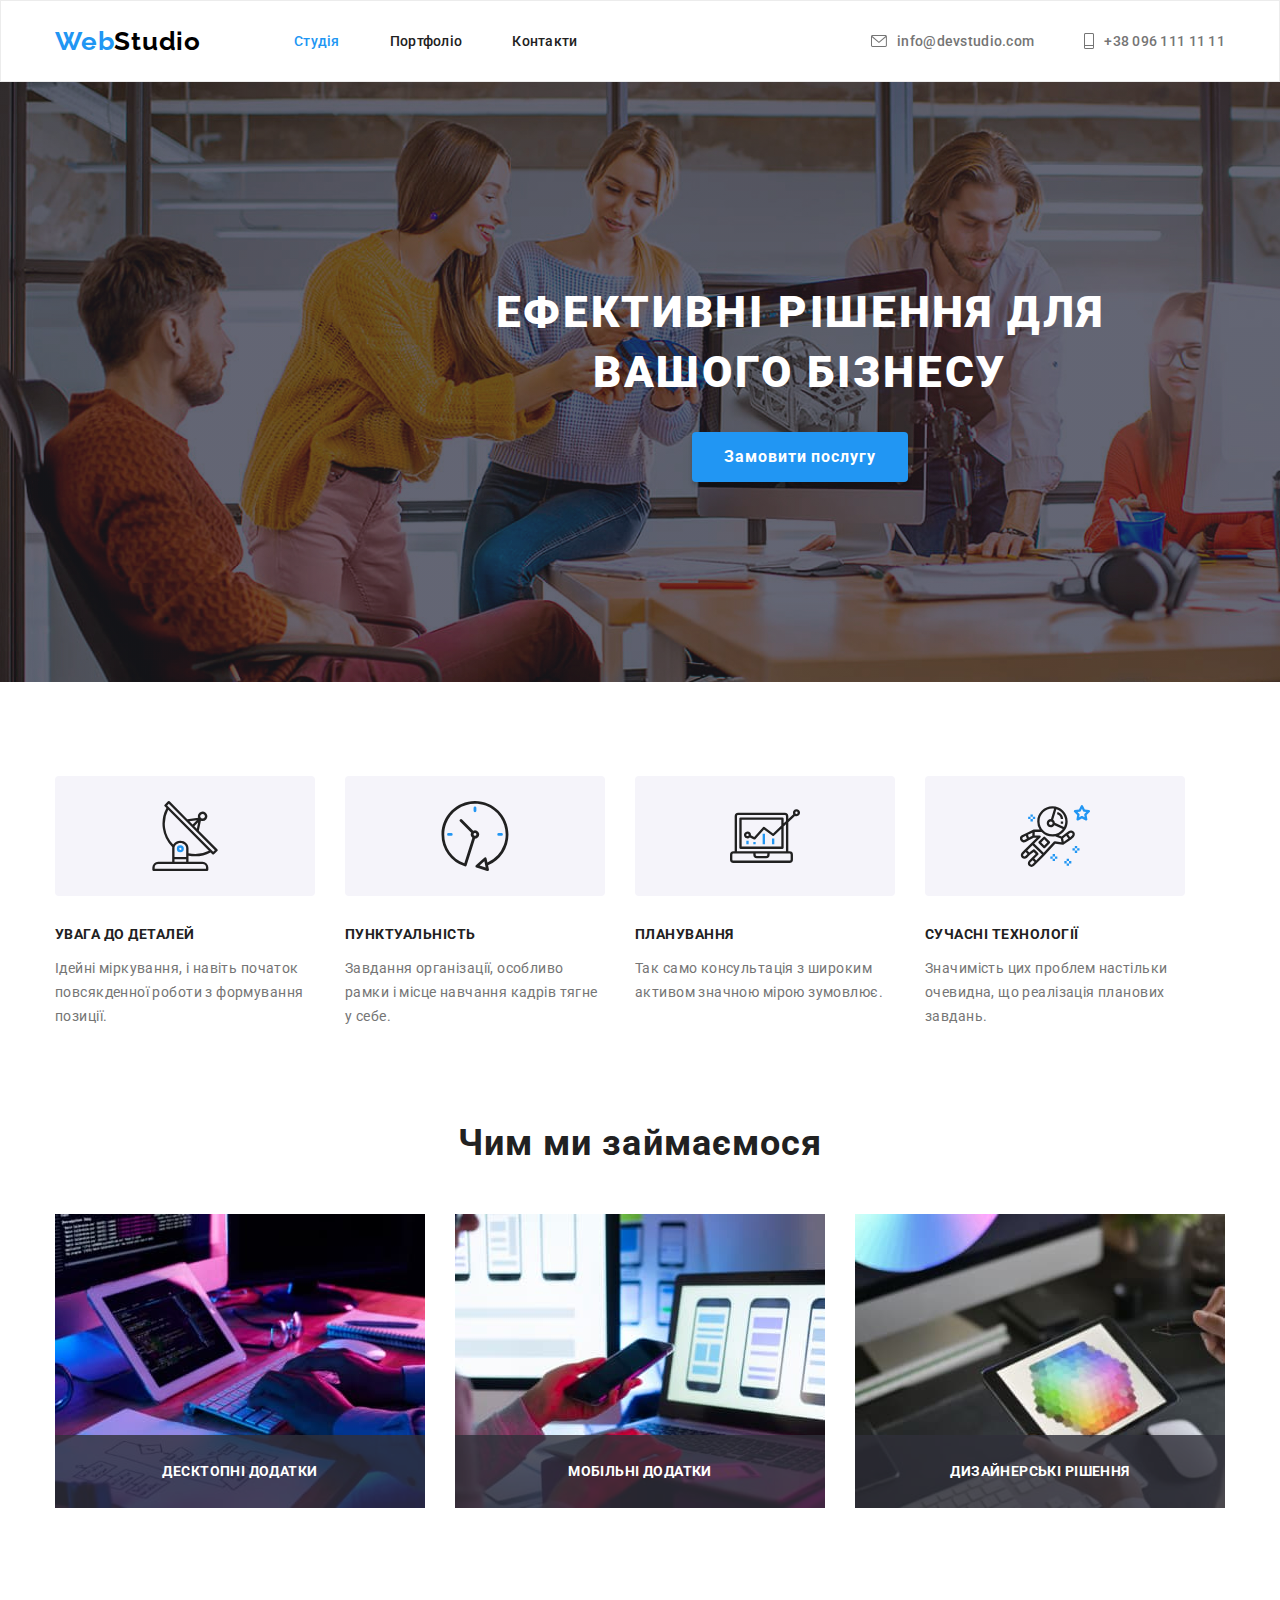
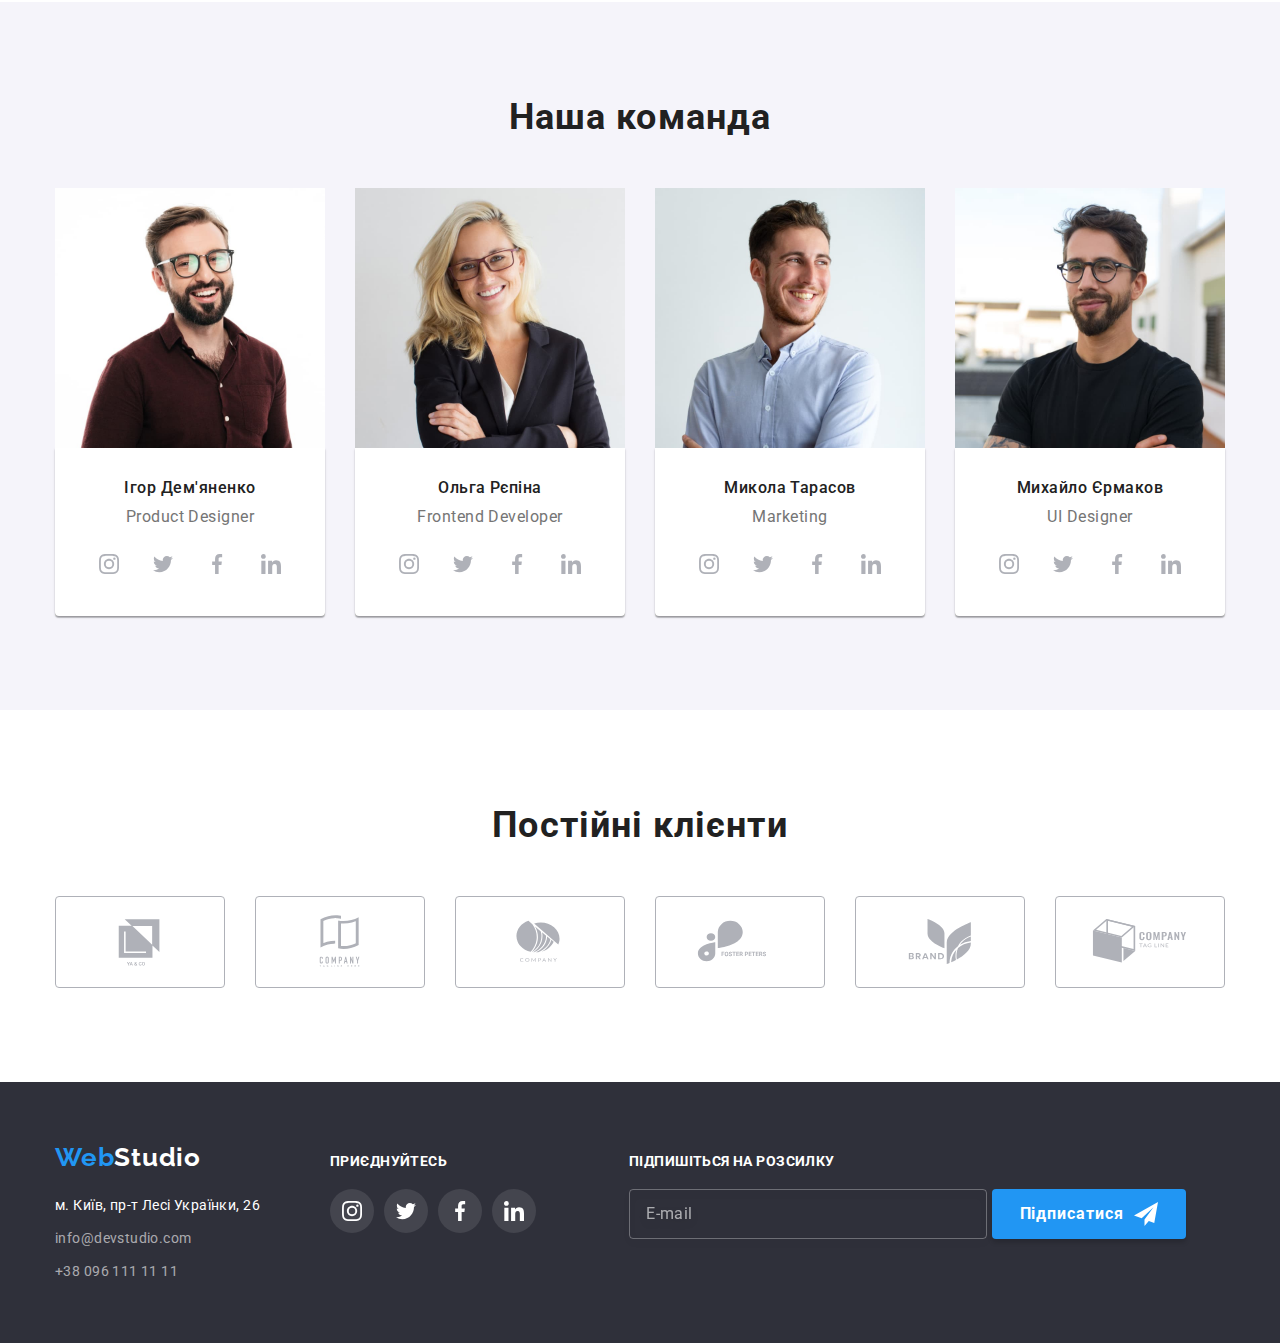
==== index.html @ 1e60bfda "Initial commit" ====
<!DOCTYPE html>
<html lang="uk">
  <head>
    <meta charset="UTF-8" />
    <meta http-equiv="X-UA-Compatible" content="IE=edge" />
    <meta name="viewport" content="width=device-width, initial-scale=1.0" />
    <meta name="description" content="Ефективні рішення для вашого бізнесу" />
    <title>WebStudio</title>
    <!--Fonts-->

    <link rel="preconnect" href="https://fonts.googleapis.com" />
    <link rel="preconnect" href="https://fonts.gstatic.com" crossorigin />
    <link
      href="https://fonts.googleapis.com/css2?family=Raleway:wght@700&family=Roboto:wght@400;500;700;900&display=swap"
      rel="stylesheet"
    />
<link rel="stylesheet" href="./css/modern-normalize.css">
    <!--Custom styles-->
    <link rel="stylesheet" href="./css/styles.css" />
    <link rel="stylesheet" href="./js/modal.js"/>
  </head>
  <body class="body">
    <header class="header">
      <div class="container header-container">
      <!--Menu Nav-->
      <nav class="header-nav">
        <a class="main-link current" href="logo"
          >Web<span class="main-link">Studio</span></a
        >
    <ul class="list header-list ">
          <li class="list-item-list">
            <a class="link current menu-link" href="студія">Студія</a>
          </li>
          <li class="list-item-list">
            <a class="link menu-link" href="./portfolio.html">Портфоліо</a>
          </li>
          <li class="list-item-list">
            <a class="link menu-link" href="контакти">Контакти</a>
          </li>
        </ul>
      </nav>
    
    <ul class="list header-list list-contacts">
        <li class="list-item-list socials-item">
          <a class="contacts-link link" href="mailto:info@devstudio.com">
            <svg class="contacts-icon" width="16" height="12">
            <use href="./images/icons.svg#envelope"></use>
          </svg>info@devstudio.com</a>
           
        </li>
        <li class="list-item-list contact">
          <a class="contacts-link link" href="tel:+380961111111">
            <svg class="contacts-icon" width="10" height="16">
              <use href="./images/icons.svg#Vector"></use>
            </svg>+38 096 111 11 11</a>
        </li>
      </ul>
    </div>
    </header>
    <main>
      <section class="section-nav">
        <div class="container ">
          <h1 class="main-title">Ефективні рішення для вашого бізнесу</h1>
        <button class="btn" type="button" data-modal-open>Замовити послугу</button>
   
        </section>
      <section class="section-feature">
        <div class="container">
        <h2 class="visually-hidden">Наші особливості</h2>
        <ul class="feature-list list">
          <li class="list-item feature-item">
            <div class="list-icon">
              <svg class="" width="70" height="70">
                <use href="./images/icons.svg#antenna"></use>
              </svg>
            </div>
            <h3 class="title">Увага до деталей</h3>
            <p class="title-list">
              Ідейні міркування, і навіть початок повсякденної роботи з
              формування позиції.
            </p>
          </li>
          <li class="list-item feature-item">
            <div class="list-icon">
              <svg class="" width="70" height="70">
                <use href="./images/icons.svg#clock"></use>
              </svg>
            </div>
            <h3 class="title">Пунктуальність</h3>
            <p class="title-list">
              Завдання організації, особливо рамки і місце навчання кадрів тягне
              у себе.
            </p>
          </li>
          <li class="list-item feature-item">
            <div class="list-icon">
              <svg class="feature-icon" width="70" height="70">
                <use href="./images/icons.svg#diagram"></use>
              </svg>
            </div>
            <h3 class="title">Планування</h3>
            <p class="title-list">
              Так само консультація з широким активом значною мірою зумовлює.
            </p>
          </li>
          <li class="list-item feature-item">
            <div class="list-icon">
              <svg class="" width="70" height="70">
                <use href="./images/icons.svg#astronaut"></use>
              </svg>
            </div>
            <h3 class="title">Сучасні технології</h3>
            <p class="title-list">
              Значимість цих проблем настільки очевидна, що реалізація планових
              завдань.
            </p>
          </li>
        </ul>
      </div>
      </section>
      <section class="section">
        <!--About us-->
        <div class="container">
        <h2 class="section-title">Чим ми займаємося</h2>
        <ul class="feature-list list">
          <li class="list-item-group feature-item-section">
            <div class="title-tumb">
             <img
              class="img"
              src="./images/about/box1.jpg"
              alt="написання коду, чоловічі руки на клавіатурі"
              width="370"
              height="294"
            />
            <div class="overlay">
              <p class="name">Десктопні додатки</p>
            </div>
          </div>
          </li>
        
          <li class="list-item-group">
            <div class="title-tumb">
            <img
              class="img"
              src="./images/about/box2.jpg"
              alt="жіночі руки на клавіатурі ноутбука, в правій руці мобільний телефон, на екрані ноутбука зображення мобільних телефонів"
              width="370"
              height="294"
            />
            <div class="overlay">
              <p class="name">Мобільні додатки</p>
            </div>
          </div>
          </li>
          <li class="list-item-group">
            <div class="title-tumb">
            <img
              class="img"
              src="./images/about/box3.jpg"
              alt="планшет у руках на фоні ком'пютера"
              width="370"
              height="294"
            />
            <div class="overlay">
              <p class="name">Дизайнерські рішення</p>
            </div>
          </div>
          </li>
        </ul>
       </div>
      </section>
      <!--our team-->
      <section class=" section section-team">
        <div class="container">
        <h2 class="section-title">Наша команда</h2>
        <ul class=" feature-list list">
          <li class="list-item">
            <img
              class="img-team"
              src="./images/team/img1.jpg"
              alt="чоловік з борідкою в окулярах та коричневій сорочці"
              width="270"
              height="260"
            />
            <div class="team-nav">
            <h3 class="team-name">Ігор Дем'яненко</h3>
            <p class="team-position">Product Designer</p>
       
        <ul class="socials">
          <li class="socials-item">
          <a class="socials-link"
          href="http://instagram.com"
          target="_blank"
          rel="noopener noreferrer"
          aria-label="Instagram">
          <svg class="socials-icon" width="20" height="20">
            <use href="./images/icons.svg#instagram"></use>
          </svg>
        </a>
          </li>
          <li class="socials-item">
            <a class="socials-link"
          href="http://twitter.com"
          target="_blank"
          rel="noopener noreferrer"
          aria-label="Twitter">
          <svg class="socials-icon" width="20" height="20">
            <use href="./images/icons.svg#twitter"></use>
          </svg>
        </a>
          </li>
          <li class="socials-item">
            <a class="socials-link"
          href="http://facebook.com"
          target="_blank"
          rel="noopener noreferrer"
          aria-label="Facebook">
          <svg class="socials-icon" width="20" height="20">
            <use href="./images/icons.svg#facebook"></use>
          </svg>
        </a>
          </li>
          <li class="socials-item">
            <a class="socials-link"
          href="http://linkedin.com"
          target="_blank"
          rel="noopener noreferrer"
          aria-label="linkedin">
          <svg class="socials-icon" width="20" height="20">
            <use href="./images/icons.svg#linkedin"></use>
          </svg>
        </a>
          </li>
        </ul>
      </div>
          <li class="list-item">
            <img
              class="img-team"
              src="./images/team/img2.jpg"
              alt="блондинка в окулярах та піджаку"
              width="270"
              height="260"
            />
            <div class="team-nav">
            <h3 class="team-name">Ольга Рєпіна</h3>
            <p class="team-position">Frontend Developer</p>
            <ul class="socials">
              <li class="socials-item">
              <a class="socials-link"
              href="http://instagram.com"
              target="_blank"
              rel="noopener noreferrer"
              aria-label="Instagram">
              <svg class="socials-icon" width="20" height="20">
                <use href="./images/icons.svg#instagram"></use>
              </svg>
            </a>
              </li>
              <li class="socials-item">
                <a class="socials-link"
              href="http://twitter.com"
              target="_blank"
              rel="noopener noreferrer"
              aria-label="Twitter">
              <svg class="socials-icon" width="20" height="20">
                <use href="./images/icons.svg#twitter"></use>
              </svg>
            </a>
              </li>
              <li class="socials-item">
                <a class="socials-link"
              href="http://facebook.com"
              target="_blank"
              rel="noopener noreferrer"
              aria-label="Facebook">
              <svg class="socials-icon" width="20" height="20">
                <use href="./images/icons.svg#facebook"></use>
              </svg>
            </a>
              </li>
              <li class="socials-item">
                <a class="socials-link"
              href="http://linkedin.com"
              target="_blank"
              rel="noopener noreferrer"
              aria-label="linkedin">
              <svg class="socials-icon" width="20" height="20">
                <use href="./images/icons.svg#linkedin"></use>
              </svg>
            </a>
              </li>
            </ul>
          </div>

          </li>
          <li class="list-item">
            <img
              class="img-team"
              src="./images/team/img3.jpg"
              alt="чоловік з борідкою в світлій сорочці"
              width="270"
              height="260"
            />
            <div class="team-nav">
            <h3 class="team-name">Микола Тарасов</h3>
            <p class="team-position">Marketing</p>
            <ul class="socials">
              <li class="socials-item">
              <a class="socials-link"
              href="http://instagram.com"
              target="_blank"
              rel="noopener noreferrer"
              aria-label="Instagram">
              <svg class="socials-icon" width="20" height="20">
                <use href="./images/icons.svg#instagram"></use>
              </svg>
            </a>
              </li>
              <li class="socials-item">
                <a class="socials-link"
              href="http://twitter.com"
              target="_blank"
              rel="noopener noreferrer"
              aria-label="Twitter">
              <svg class="socials-icon" width="20" height="20">
                <use href="./images/icons.svg#twitter"></use>
              </svg>
            </a>
              </li>
              <li class="socials-item">
                <a class="socials-link"
              href="http://facebook.com"
              target="_blank"
              rel="noopener noreferrer"
              aria-label="Facebook">
              <svg class="socials-icon" width="20" height="20">
                <use href="./images/icons.svg#facebook"></use>
              </svg>
            </a>
              </li>
              <li class="socials-item">
                <a class="socials-link"
              href="http://linkedin.com"
              target="_blank"
              rel="noopener noreferrer"
              aria-label="linkedin">
              <svg class="socials-icon" width="20" height="20">
                <use href="./images/icons.svg#linkedin"></use>
              </svg>
            </a>
              </li>
            </ul>
          </div>
          </li>
          <li class="list-item">
            <img
              class="img-team"
              src="./images/team/img4.jpg"
              alt="чоловік з борідкою та в окулярах, в чорній футболці "
              width="270"
              height="260"
            />
            <div class="team-nav">
            <h3 class="team-name">Михайло Єрмаков</h3>
            <p class="team-position">UI Designer</p>
            <ul class="socials">
              <li class="socials-item">
              <a class="socials-link"
              href="http://instagram.com"
              target="_blank"
              rel="noopener noreferrer"
              aria-label="Instagram">
              <svg class="socials-icon" width="20" height="20">
                <use href="./images/icons.svg#instagram"></use>
              </svg>
            </a>
              </li>
              <li class="socials-item">
                <a class="socials-link"
              href="http://twitter.com"
              target="_blank"
              rel="noopener noreferrer"
              aria-label="Twitter">
              <svg class="socials-icon" width="20" height="20">
                <use href="./images/icons.svg#twitter"></use>
              </svg>
            </a>
              </li>
              <li class="socials-item">
                <a class="socials-link"
              href="http://facebook.com"
              target="_blank"
              rel="noopener noreferrer"
              aria-label="Facebook">
              <svg class="socials-icon" width="20" height="20">
                <use href="./images/icons.svg#facebook"></use>
              </svg>
            </a>
              </li>
              <li class="socials-item">
                <a class="socials-link"
              href="http://linkedin.com"
              target="_blank"
              rel="noopener noreferrer"
              aria-label="linkedin">
              <svg class="socials-icon" width="20" height="20">
                <use href="./images/icons.svg#linkedin"></use>
              </svg>
            </a>
              </li>
            </ul>
          </div>
          </li>
        </ul>
      </div>
      </section>
      <section class="section">
        <div class="container">
        <h2 class="section-title">Постійні клієнти</h2>
          <ul class="clients">
          <li class="clients-item">
            <a class="clients-link"
          href=""
          target="_blank"
          rel="noopener noreferrer"
          >
          <svg class="socials-icon" width="106" height="60">
            <use href="./images/icons.svg#group1"></use>
          </svg>
        </a>
          </li>
          <li class="clients-item">
            <a class="clients-link"
          href=""
          target="_blank"
          rel="noopener noreferrer"
          >
          <svg class="socials-icon" width="106" height="60">
            <use href="./images/icons.svg#group2"></use>
          </svg>
        </a>
          </li>
          <li class="clients-item">
            <a class="clients-link"
          href=""
          target="_blank"
          rel="noopener noreferrer"
          >
          <svg class="socials-icon" width="106" height="60">
            <use href="./images/icons.svg#group3"></use>
          </svg>
        </a>
          </li>
          <li class="clients-item">
            <a class="clients-link"
          href=""
          target="_blank"
          rel="noopener noreferrer"
          >
          <svg class="socials-icon" width="106" height="60">
            <use href="./images/icons.svg#group4"></use>
          </svg>
        </a>
          </li>
          <li class="clients-item">
            <a class="clients-link"
          href=""
          target="_blank"
          rel="noopener noreferrer"
          >
          <svg class="socials-icon" width="106" height="60">
            <use href="./images/icons.svg#group5"></use>
          </svg>
        </a>
          </li>
          <li class="clients-item">
            <a class="clients-link"
          href=""
          target="_blank"
          rel="noopener noreferrer"
          >
          <svg class="socials-icon" width="106" height="60">
            <use href="./images/icons.svg#group6"></use>
          </svg>
        </a>
          </li>
        </ul>
      </div>
      </section>
    </main>
    <footer class="footer">
      <div class="container footer-nav">
        <div>
      <a class="footer-main active" href="logo"
        >Web<span class="footer-main">Studio</span></a>
      <address class="contacts-adress">
        <ul class="list">
        <li class="footer-list-item">
            <a class="footer-link"
              href="https://goo.gl/maps/s3Mqh6uCzs6kodaZ7"
              target="_blank"
              rel="noopener no referrer"
              >м. Київ, пр-т Лесі Українки, 26</a>
          </li>
          <li class="footer-list-item">
            <a class="footer-link-item" href="mailto:info@devstudio.com"
              >info@devstudio.com</a>
          </li>
          <li class="footer-list-item">
            <a class="footer-link-item" href="tel:+380961111111"
              >+38 096 111 11 11</a>
          </li>
        </ul>
      </address>
    </div>
    <div class="socials-nav">
      <p class="socials-title">Приєднуйтесь</p>
      <ul class="list socials-list">
        <li class="socials-item">
        <a class="socials-link-icon"
        href="http://instagram.com"
        target="_blank"
        rel="noopener noreferrer"
        aria-label="Instagram">
        <svg class="socials-icon" width="20" height="20">
          <use href="./images/icons.svg#instagram"></use>
        </svg>
      </a>
        </li>
        <li class="socials-item">
          <a class="socials-link-icon"
        href="http://twitter.com"
        target="_blank"
        rel="noopener noreferrer"
        aria-label="Twitter">
        <svg class="socials-icon" width="20" height="20">
          <use href="./images/icons.svg#twitter"></use>
        </svg>
      </a>
        </li>
        <li class="socials-item">
          <a class="socials-link-icon"
        href="http://facebook.com"
        target="_blank"
        rel="noopener noreferrer"
        aria-label="Facebook">
        <svg class="socials-icon" width="20" height="20">
          <use href="./images/icons.svg#facebook"></use>
        </svg>
      </a>
        </li>
        <li class="socials-item">
          <a class="socials-link-icon"
        href="http://linkedin.com"
        target="_blank"
        rel="noopener noreferrer"
        aria-label="linkedin">
        <svg class="socials-icon" width="20" height="20">
          <use href="./images/icons.svg#linkedin"></use>
        </svg>
      </a>
        </li>
      </ul>
    </div>
   
      <div  class="form-field">
        <p class="form-nav">Підпишіться на розсилку</p>
        <form class="form" >
        <label class="">
        <input class="form-input" type="email" name="mail" id="mail" placeholder="E-mail">
          </label>
          <button class="form-btn" type="submit">
            Підписатися<svg class="btn-icon" width="24" height="24">
              <use href="./images/icon-send.svg#icon-send"></use>
            </svg></button>
      
      </div>
    </form>
    </div>
  </footer>
  <!--Modal window-->
  <div class="backdrop is-hidden" data-modal>
    <div class="modal">
      <button class="close-btn modal-close" data-modal-close>
        <svg class="modal-icon" width="18" height="18">
          <use href="./images/close.svg#close"></use>
        </svg>
      </button>
<form class="register-form" name="register-form"> 
  <strong class="register-form-title">Залиште свої дані, ми вам передзвонимо</strong>

  <div class="register-form-group" role="group">
    <label class="register-form-field">
      <span class="register-form-label">Ім'я</span>
      <input class="register-form-input" type="text" name="" placeholder=" ">
      <svg class="register-form-icon" widht="18" height="18">
        <use href="./images/contacts.svg#person"></use>
      </svg>
    </label>

    <label class="register-form-field">
      <span class="register-form-label">Телефон</span>
      <input class="register-form-input" type="tel" name="" placeholder=" ">
      <svg class="register-form-icon" widht="18" height="18">
        <use href="./images/contacts.svg#phone"></use>
      </svg>
    </label>

    <label class="register-form-field">
      <span class="register-form-label">Пошта</span>
      <input class="register-form-input" type="mail" name="" placeholder=" ">
      <svg class="register-form-icon" widht="18" height="18">
        <use href="./images/contacts.svg#email"></use>
      </svg>
    </label>

    <label class="register-form-field">
      <span class="register-form-heading">Коментар</span>
      <textarea class="register-form-message"placeholder="Введіть текст"></textarea>
</label>
    </div>
   

    <label class="register-form-agreement">
      
      <input class="register-form-checkbox visually-hidden" type="checkbox" name="" id="" />
      <svg class="register-form-icons" width="16" height="15">
        <use class="icon-check" href="./images/icon-check.svg#icon-check"></use>
        <use class="icon-uncheck" href="./images/icon-check.svg#icon-uncheck"></use>
      </svg>
      <span class="register-form-desk">Погоджуюся з розсилкою та приймаю
        <a class="register-form-link" href="">Умови договору</a>
      </span>
    </label>

    <button class="register-form-btn btn" type="submit">Відправити</button>
  
</form>
    </div> 
  </div>
  <script src="./js/modal.js"></script>
  </body>
</html>
---- css/styles.css ----
:root {
  /*Fonts*/
  --main-font: "Roboto", sans-serif;
  --secondary-font: "Raleway", sans-serif;

  /*Text colors*/
  --main-txt-cl: #212121;
  --second-txt-cl: #000000;
  --light-txt-cl: #757575;
  --accent-txt-cl: #2196f3;
  --second-light-txt-cl: #afb1b8;

  /*Background colors*/
  --main-bg-cl: #ffffff;
  --secondary-bg-cl: #2f303a;
  --accent-bg-cl: #2196f3;
  --secondary-accent-bg-cl: #188ce8;
  --light-bg-cl: #f5f4fa;

  /*Others*/
  --animation: 250ms cubic-bezier(0.4, 0, 0.2, 1);
}

/*Custom styles*/

.body {
  color: var(--main-txt-cl);
  background-color: var(--main-bg-cl);
  letter-spacing: 0.03em;
  font-family: "Roboto", sans-serif;
  text-decoration: none;
}
.list {
  margin: 0;
  padding: 0;
}

.header {
  background: var(--main-bg-cl);
  border: 1px solid #ececec;
}
.list {
  padding: 0;
  margin: 0;
  list-style: none;
  text-decoration: none;
}

.container {
  width: 1200px;

  padding-left: 15px;
  padding-right: 15px;
  margin-left: auto;
  margin-right: auto;
}

/*Утиліти*/

.header-container {
  display: flex;
  align-items: center;
}
/*Menu Nav*/

.header-nav {
  display: flex;
  align-items: center;
}

.header-list {
  display: flex;
  margin-left: 93px;
  gap: 50px;
}
.list-contacts {
  margin-left: auto;
}

.header .link {
  display: block;
  padding-top: 32px;
  padding-bottom: 32px;

  color: var(--main-txt-cl);

  text-decoration: none;
  font-weight: 500;
  font-size: 14px;
  line-height: calc(16 / 14);
  letter-spacing: 0.02em;
  transition: color var(--animation);
}
.contacts-link {
  padding-top: 32px;
  padding-bottom: 32px;
}

.list-item-list {
  position: relative;
}

.current::after {
  position: absolute;
  left: 0;
  bottom: -1px;

  transition: opacity 250ms cubic-bezier(0.4, 0, 0.2, 1);

  content: "";
  display: block;
  width: 100%;
  height: 4px;

  border-radius: 2px;
}
.menu-link:hover::after {
  position: absolute;
  left: 0;
  bottom: -1px;

  transition: opacity 250ms cubic-bezier(0.4, 0, 0.2, 1);

  content: "";
  display: block;
  width: 100%;
  height: 4px;
  background-color: var(--accent-txt-cl);
  border-radius: 2px;
}

/*Модальне вікно*/
.backdrop {
  position: fixed;
  top: 0;
  left: 0;
  width: 100%;
  height: 100%;

  transition: opacity var(--animation);
  background-color: rgba(0, 0, 0, 0.2);
}
.backdrop.is-hidden {
  opacity: 0;
  pointer-events: none;
}
.backdrop.is-hidden .modal {
  transform: translate(-50%, -50%) scale(0.9);
}
.modal {
  position: absolute;
  padding: 40px;
  top: 50%;
  left: 50%;
  transform: translate(-50%, -50%) scale(1);
  transition: transform var(--animation);

  height: 581px;
  width: 528px;

  background-color: var(--main-bg-cl);
  box-shadow: 0px 1px 3px rgba(0, 0, 0, 0.12), 0px 1px 1px rgba(0, 0, 0, 0.14),
    0px 2px 1px rgba(0, 0, 0, 0.2);
  border-radius: 4px;
}
.close-btn {
  position: absolute;
  top: 8px;
  right: 8px;
  color: var(--second-txt-cl);
  background: var(--main-bg-cl);
  border: 1px solid rgba(0, 0, 0, 0.1);
  cursor: pointer;
  transform: background-color var(--animation);
}

.modal-close {
  display: flex;
  width: 30px;
  height: 30px;

  padding: 6px;

  background-color: var(--main-bg-cl);
  justify-content: center;
  align-items: center;

  border-radius: 50%;
  border: 1px solid rgba(0, 0, 0, 0.1);
}
.modal-icon {
  fill: currentColor;
}
.modal-icon:hover,
modal-icon:focus {
  color: var(--accent-txt-cl);
}

/* Main nav Ефективні рішення*/
.main-title {
  margin-bottom: 30px;
  margin-top: 0;
  text-align: center;
}

/*Наші особливості*/

.title {
  margin-top: 0;
}

/*about us*/

.title-tumb {
  content: "";
  position: relative;
}

.overlay {
  content: "";
  position: absolute;
  top: 75%;
  left: 0;

  width: 100%;
  height: 25%;
  background-color: rgba(47, 48, 58, 0.8);

  display: flex;
  justify-content: center;
  align-items: center;
}
.name {
  margin: 0;

  font-style: normal;
  font-weight: 700;
  font-size: 14px;
  line-height: calc(16 / 14);
  text-align: center;
  letter-spacing: 0.03em;
  text-transform: uppercase;

  color: var(--main-bg-cl);
}

.section-title {
  padding: 0;
  margin: 0;
  text-align: center;
  margin-bottom: 50px;
}
.list-item-group {
  width: 370px;
}

.feature-list {
  display: flex;
  gap: 30px;
}

.img {
  display: block;
}
.img-team {
  display: block;
}

/*our team*/

.team-nav {
  padding: 30px;
  box-shadow: 0px 1px 3px rgba(0, 0, 0, 0.12), 0px 1px 1px rgba(0, 0, 0, 0.14),
    0px 2px 1px rgba(0, 0, 0, 0.2);
  border-radius: 0px 0px 4px 4px;
}
.team-name {
  margin: 0;
  text-align: center;
}
.team-position {
  margin-top: 10px;
  margin-bottom: 16px;
  text-align: center;
}
/*icon*/

.list-icon {
  display: flex;
  height: 120px;

  justify-content: center;
  align-items: center;

  background-color: var(--light-bg-cl);
  border-radius: 4px;
  margin-bottom: 30px;
}

/*social*/
.socials {
  display: flex;
  gap: 10px;
  padding: 0;
  justify-content: center;
  text-align: center;
}
.contacts-link.link {
  display: flex;
  gap: 10px;
  justify-content: center;
  align-items: center;
  color: var(--light-txt-cl);
}

.contacts-icon {
  fill: none;
  fill: var(--light-txt-cl);

  transition: color var(--animation);
}
.contacts-icon:hover,
.contacts-icon:focus {
  color: var(--accent-txt-cl);
}

.socials-item {
  list-style: none;
}
.socials-link {
  display: flex;
  width: 44px;
  height: 44px;
  color: var(--second-light-txt-cl);
  background-color: var(--main-bg-cl);
  justify-content: center;
  align-items: center;
  transition: color var(--animation), background-color var(--animation);

  border-radius: 50%;
}

.socials-link:hover,
.socials-link:focus {
  color: var(--main-bg-cl);
  background-color: var(--accent-bg-cl);
}

.socials-icon,
.contacts-icon {
  fill: currentColor;
}
/*Постійні клієнти*/

.clients {
  display: flex;
  margin: 0;
  padding: 0;
  gap: 30px;
  justify-content: center;
}
.clients-item {
  list-style: none;
  width: 170px;
  height: 92px;
}

.clients-link {
  display: flex;
  width: 100%;
  height: 100%;
  color: var(--second-light-txt-cl);
  justify-content: center;
  align-items: center;
  box-sizing: border-box;
  border: 1px solid #afb1b8;
  border-radius: 4px;
  transition: color var(--animation), border-color var(--animation);
}
.clients-link:hover,
.clients-link:focus {
  color: var(--accent-bg-cl);
  border-color: var(--accent-bg-cl);
}

/*footer*/
.footer {
  padding-top: 60px;
  padding-bottom: 60px;
}
.contacts-adress {
  margin-top: 20px;
}

.footer-list-item,
.socials-item {
  text-align: left;
  display: block;
}

.footer-list-item:not(:last-child) {
  margin-bottom: 9px;
}

.footer-nav {
  display: flex;
  align-items: baseline;
}

.socials-link-icon {
  display: flex;
  width: 44px;
  height: 44px;
  color: var(--main-bg-cl);
  background-color: rgba(255, 255, 255, 0.1);
  justify-content: center;
  align-items: center;
  border-radius: 50%;
  transition: background-color var(--animation);
}
.socials-link-icon:hover,
.socials-link-icon:focus {
  background-color: var(--accent-txt-cl);
}
.socials-link-icon.current {
  background-color: var(--accent-bg-cl);
}
.socials-title {
  color: var(--main-bg-cl);
  font-family: "Roboto";
  font-style: normal;
  font-weight: 700;
  font-size: 14px;
  line-height: 16px;
  letter-spacing: 0.03em;
  text-transform: uppercase;
  margin-top: 0;
  margin-bottom: 20px;
}
.socials-list {
  display: flex;
  gap: 10px;
}
.socials-nav {
  margin-left: 70px;
}

.form-nav {
  margin: 0;
  margin-bottom: 20px;
  font-weight: 700;
  font-size: 14px;
  line-height: calc(16 / 14);
  letter-spacing: 0.03em;
  text-transform: uppercase;

  color: var(--main-bg-cl);
}


.form {
  gap: 12px;
}
.form-field {
  width: 570px;
  margin-left: 93px;

}

.form-field input {
  width: 358px;
  margin: 0;

  padding-top: 15px;
  padding-bottom: 15px;
  padding-left: 16px;

  border: 1px solid rgba(255, 255, 255, 0.3);
  filter: drop-shadow(0px 4px 4px rgba(0, 0, 0, 0.15));
  border-radius: 4px;
  background-color: inherit;
  transition: border-color var(--animation);
}
.form-field input:hover {
  border-color: var(--accent-bg-cl);
}

.form-field input::placeholder {
  font-family: inherit;
  font-style: normal;
  font-weight: 400;
  font-size: 16px;
  line-height: var(20 / 16);
  display: flex;
  align-items: center;
  letter-spacing: 0.03em;

  color: rgba(255, 255, 255, 0.6);
}
.form-btn {
  display: inline-flex;
  font-family: inherit;
  font-weight: 700;
  font-size: 16px;
  line-height: calc(30 / 16);
  cursor: pointer;
  border: none;
  padding: 10px 28px;
  

  align-items: center;
  text-align: center;
  letter-spacing: 0.06em;

  color: var(--main-bg-cl);
  background-color: var(--accent-bg-cl);
  box-shadow: 0px 4px 4px rgba(0, 0, 0, 0.15);
  border-radius: 4px;
  transition: background-color var(--animation);
}
.form-btn:hover,
.form-btn:focus {
  background-color: var(--secondary-accent-bg-cl);
}
.btn-icon {
  
  fill: currentColor;
  margin-left: 10px;
}


.form-email {
  display: flex;
}

/*Menu nav*/

.contacts-link.link {
  color: var(--light-txt-cl);
  text-decoration: none;
  fill: currentColor;
  transition: color var(--animation);
}
.link.current {
  color: var(--accent-txt-cl);
  transition: color var(--animation);
}

.list-item {
  display: block;
  color: var(--light-txt-cl);
  text-decoration: none;
  transition: color var(--animation);
}

.list-item .contacts-link:hover,
.list-item .contacts-link:focus {
  color: var(--accent-txt-cl);
}

.header .link:hover,
.header .link:focus {
  color: var(--accent-txt-cl);
}

.main-link {
  font-family: "Raleway", sans-serif;
  text-decoration: none;
  font-weight: 700;
  font-size: 26px;
  line-height: calc(31 / 26);
  letter-spacing: 0.03em;
  color: var(--second-txt-cl);
}

.main-link.current,
.link .current {
  color: var(--accent-txt-cl);
}

.list-item {
  background: var(--main-bg-cl);
  width: 270px;
}

/*section Ефективні рішення для вашого бізнесу*/

.section-nav {
  width: 1600px;
  height: 600px;
  padding-top: 200px;
  padding-bottom: 200px;
  margin-left: auto;
  margin-right: auto;

  background-image: linear-gradient(
      to right,
      rgba(47, 48, 58, 0.4),
      rgba(47, 48, 58, 0.4)
    ),
    url(../images/backgroundimage.jpg);

  background-repeat: no-repeat;
  background-size: cover;
  background-position: center;
  background-color: var(--secondary-bg-cl);
  text-align: center;
}
.section-feature {
  padding-top: 94px;
}

.section {
  padding-top: 94px;
  padding-bottom: 94px;
}

.feature-item {
  width: 260px;
}
.title-list {
  margin: 0;
}
.main-title {
  font-family: "Roboto", sans-serif;
  font-style: normal;
  text-transform: uppercase;
  font-weight: 900;
  font-size: 44px;
  line-height: calc(60 / 44);
  letter-spacing: 0.06em;
  color: var(--main-bg-cl);
  margin-bottom: 30px;
  width: 700px;
  margin-left: auto;
  margin-right: auto;
}

.btn {
  display: inline-block;
  padding: 10px 32px;
  text-align: center;
  border: none;

  background-color: var(--accent-bg-cl);
  box-shadow: 0px 4px 4px rgba(0, 0, 0, 0.15);
  border-radius: 4px;
  cursor: pointer;
  font-family: inherit;
  font-weight: 700;
  font-size: 16px;
  line-height: calc(30 / 16);
  letter-spacing: 0.06em;
  color: var(--main-bg-cl);
  transition: background-color var(--animation);
}

.btn:hover,
.btn:focus {
  background-color: var(--secondary-accent-bg-cl);
}

/*sestion Наші особливості*/

.visually-hidden {
  position: absolute;
  white-space: nowrap;
  width: 1px;
  height: 1px;
  overflow: hidden;
  border: 0;
  padding: 0;
  clip: rect(0 0 0 0);
  clip-path: inset(50%);
  margin: -1px;
}
.title {
  font-family: "Roboto", sans-serif;
  font-size: 14px;
  text-transform: uppercase;
  line-height: calc(16 / 14);
  color: var(--main-txt-cl);
}

.title-list {
  font-size: 14px;
  line-height: calc(24 / 14);
  color: var(--light-txt-cl);
  font-family: "Roboto", sans-serif;
  font-style: normal;
  letter-spacing: 0.03em;
}

/*section Чим ми займаємось*/

.section-title {
  font-family: "Roboto", sans-serif;
  font-size: 36px;
  line-height: calc(42 / 36);
  color: var(--main-txt-cl);
  letter-spacing: 0.03em;
  color: var(--main-txt-cl);
}

/*our team*/
.section-team {
  background: var(--light-bg-cl);
}

.team-name {
  font-family: "Roboto", sans-serif;
  font-style: normal;
  font-weight: 500;
  letter-spacing: 0.03em;
  font-size: 16px;
  line-height: calc(19 / 16);
  color: var(--main-txt-cl);
}

.team-position {
  font-family: "Roboto", sans-serif;
  font-style: normal;
  font-size: 16px;
  line-height: calc(19 / 16);
  color: var(--light-txt-cl);
  letter-spacing: 0.03em;
}

/*footer*/
.footer {
  background: var(--secondary-bg-cl);
  padding-top: 60px;
  padding-bottom: 60px;
}

.footer-main {
  font-family: "Raleway", sans-serif;
  font-style: normal;
  text-decoration: none;
  font-weight: 700;
  font-size: 26px;
  line-height: calc(31 / 26);
  letter-spacing: 0.03em;
  color: var(--main-bg-cl);
}
.footer-main.active {
  color: var(--accent-txt-cl);
}

.footer-link,
.footer-link-item {
  font-family: "Roboto", sans-serif;
  font-style: normal;
  text-decoration: none;
  font-size: 14px;
  line-height: calc(24 / 14);
  letter-spacing: 0.03em;
  color: var(--main-bg-cl);
}

.footer-link-item {
  color: rgba(255, 255, 255, 0.6);
  transition: color var(--animation);
}
.footer-link-item:hover,
.footer-link-item:focus {
  color: var(--accent-txt-cl);
}
/*Register form*/

.register-form-title {

  display: block;
  text-align: center;
  margin-bottom: 12px;
  font-family: inherit;
font-style: normal;
font-weight: 700;
font-size: 20px;
line-height: var(23 /20);
text-align: center;
letter-spacing: 0.03em;

color: var(--main-txt-cl);

}
.register-form-group {
  margin-bottom: 20px;

}

.register-form-field {
  position: relative;
  display: block;
 
 
}
.register-form-label {
  
  display: block;
  font-family: inherit;
font-style: normal;
font-weight: 400;
font-size: 12px;
line-height: calc(14 / 12);


letter-spacing: 0.01em;

color: var(--light-txt-cl);

}

.register-form-input {
  width: 100%;
  height: 40px;
  border: 1px solid rgba(33, 33, 33, 0.2);
border-radius: 4px;
padding-left: 40px;
padding-right: 40px;


border: 1px solid rgba(33, 33, 33, 0.2);
border-radius: 4px;
outline: transparent;
transition: border var(--animation);

}

.register-form-input:focus {
  border: 1px solid #2196F3;
border-radius: 4px;

}
.register-form-icon {
position: absolute;
top: 63%;
right: 62%;
transform: translateY(-50%);
transition: fill var(--animation);
}
.register-form-input:focus + .register-form-icon {
  fill: var(--accent-txt-cl);
}



.register-form-heading {
  display: block;
  font-weight: 400;
font-size: 12px;
line-height:calc(14 / 12);
margin-bottom: 4px;


letter-spacing: 0.01em;

color: var(--light-txt-cl);
}
.register-form-message {
  display: block;
  width: 100%;
  height: 120px;
  padding: 12px 16px;
  resize: none;
  outline: transparent;
  border: 1px solid rgba(33, 33, 33, 0.2);
border-radius: 4px;

}
.register-form-message::placeholder {
  font-weight: 400;
  font-size: 12px;
  line-height: calc(14 / 12);
  letter-spacing: 0.01em;
  
  color: rgba(117, 117, 117, 0.5);
  
}


.register-form-agreement {
  display: flex;
  align-items: center;
  justify-content: center;
  margin-bottom: 30px;
  gap: 7px;

  height: 24px;

}
.icon-check {
  opacity: 0;
 transition: opacity var(--animation);
  
}
.register-form-checkbox:checked + .register-form-icons .icon-check {
  opacity: 1;
}
 
.icon-uncheck {
  opacity: 1;
  transition: opacity var(--animation);
}
.register-form-checkbox:checked + .register-form-icons .icon-uncheck {
  opacity: 0;
}


.register-form-desk {
  user-select: none;
  font-style: normal;
font-weight: 400;
font-size: 14px;
line-height: var(24 / 14);


letter-spacing: 0.03em;

color: var(--light-txt-cl);

}

.register-form-link {
  font-style: normal;
  font-weight: 400;
  font-size: 14px;
  line-height:var(24 / 14);
  
  
  letter-spacing: 0.03em;
  text-decoration-line: underline;
  
  color: var(--accent-txt-cl);
}


.register-form-btn {
  display: block;
margin: auto;
}
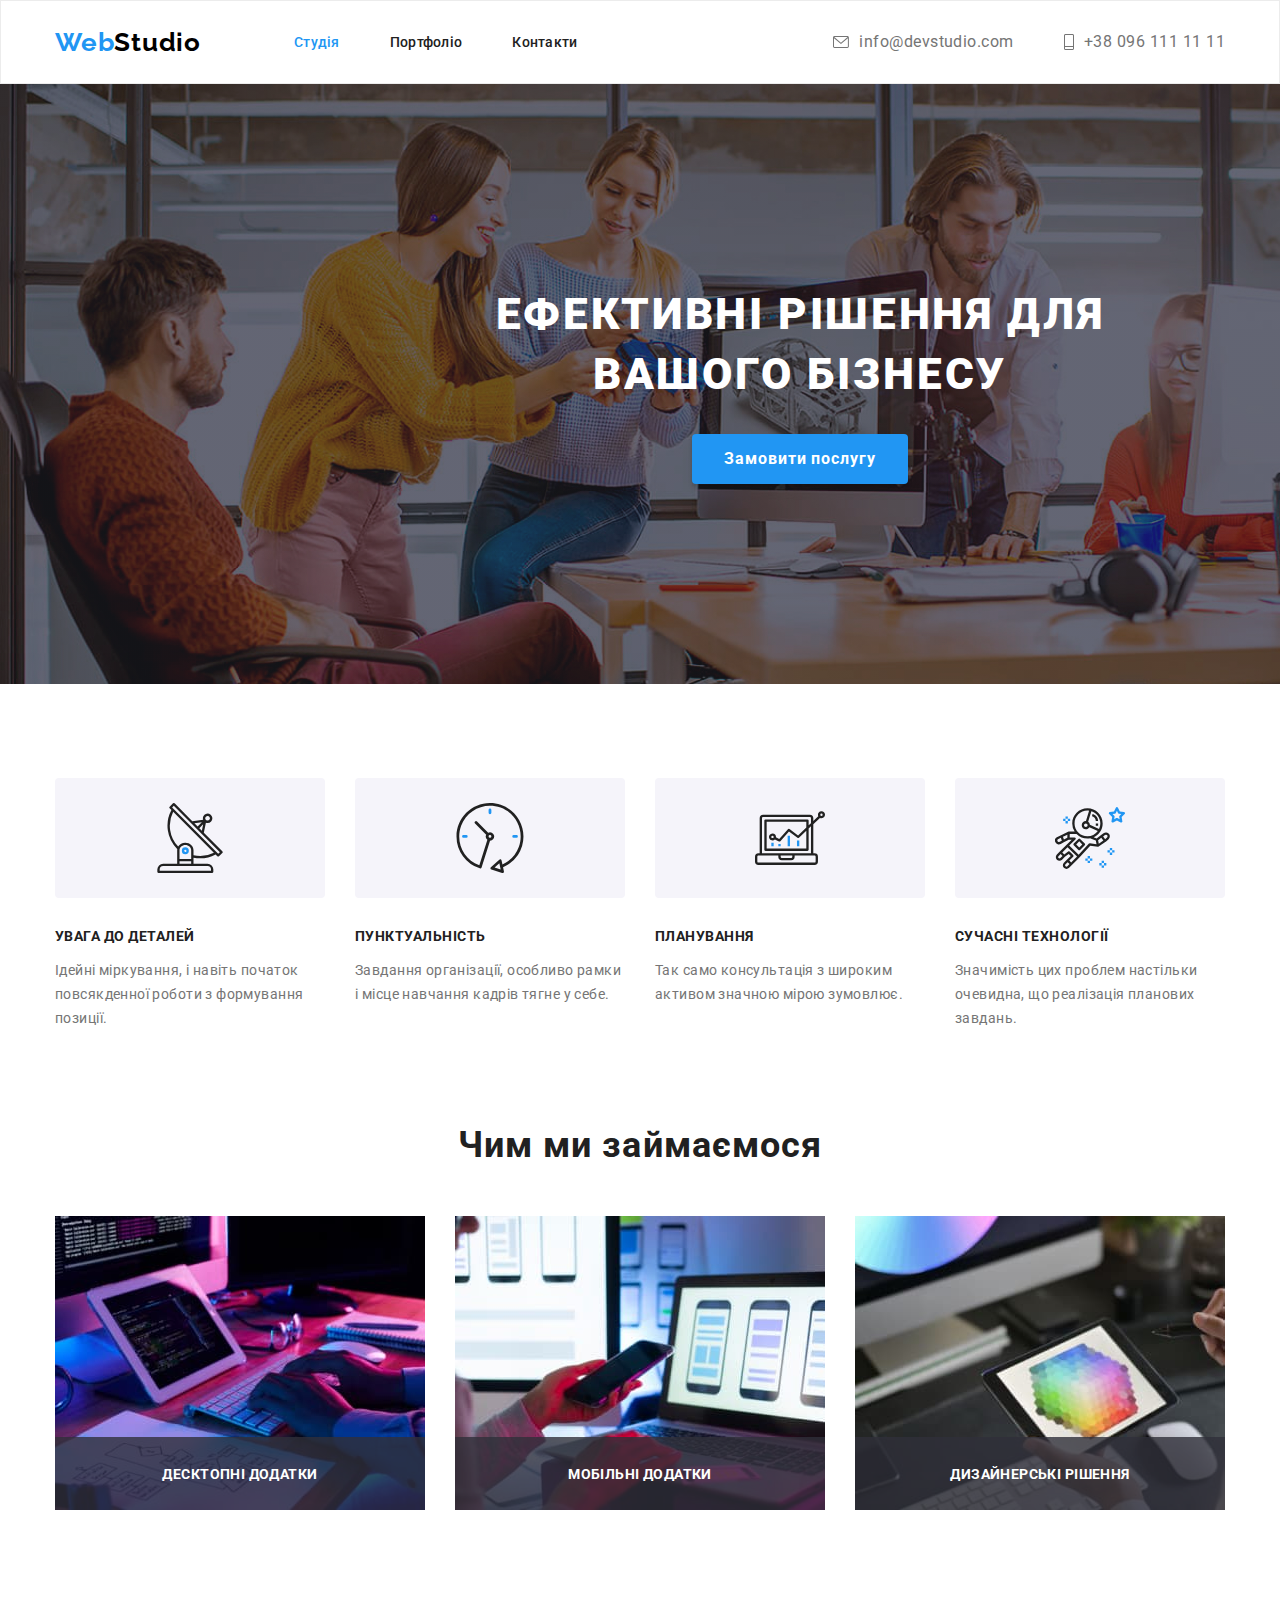
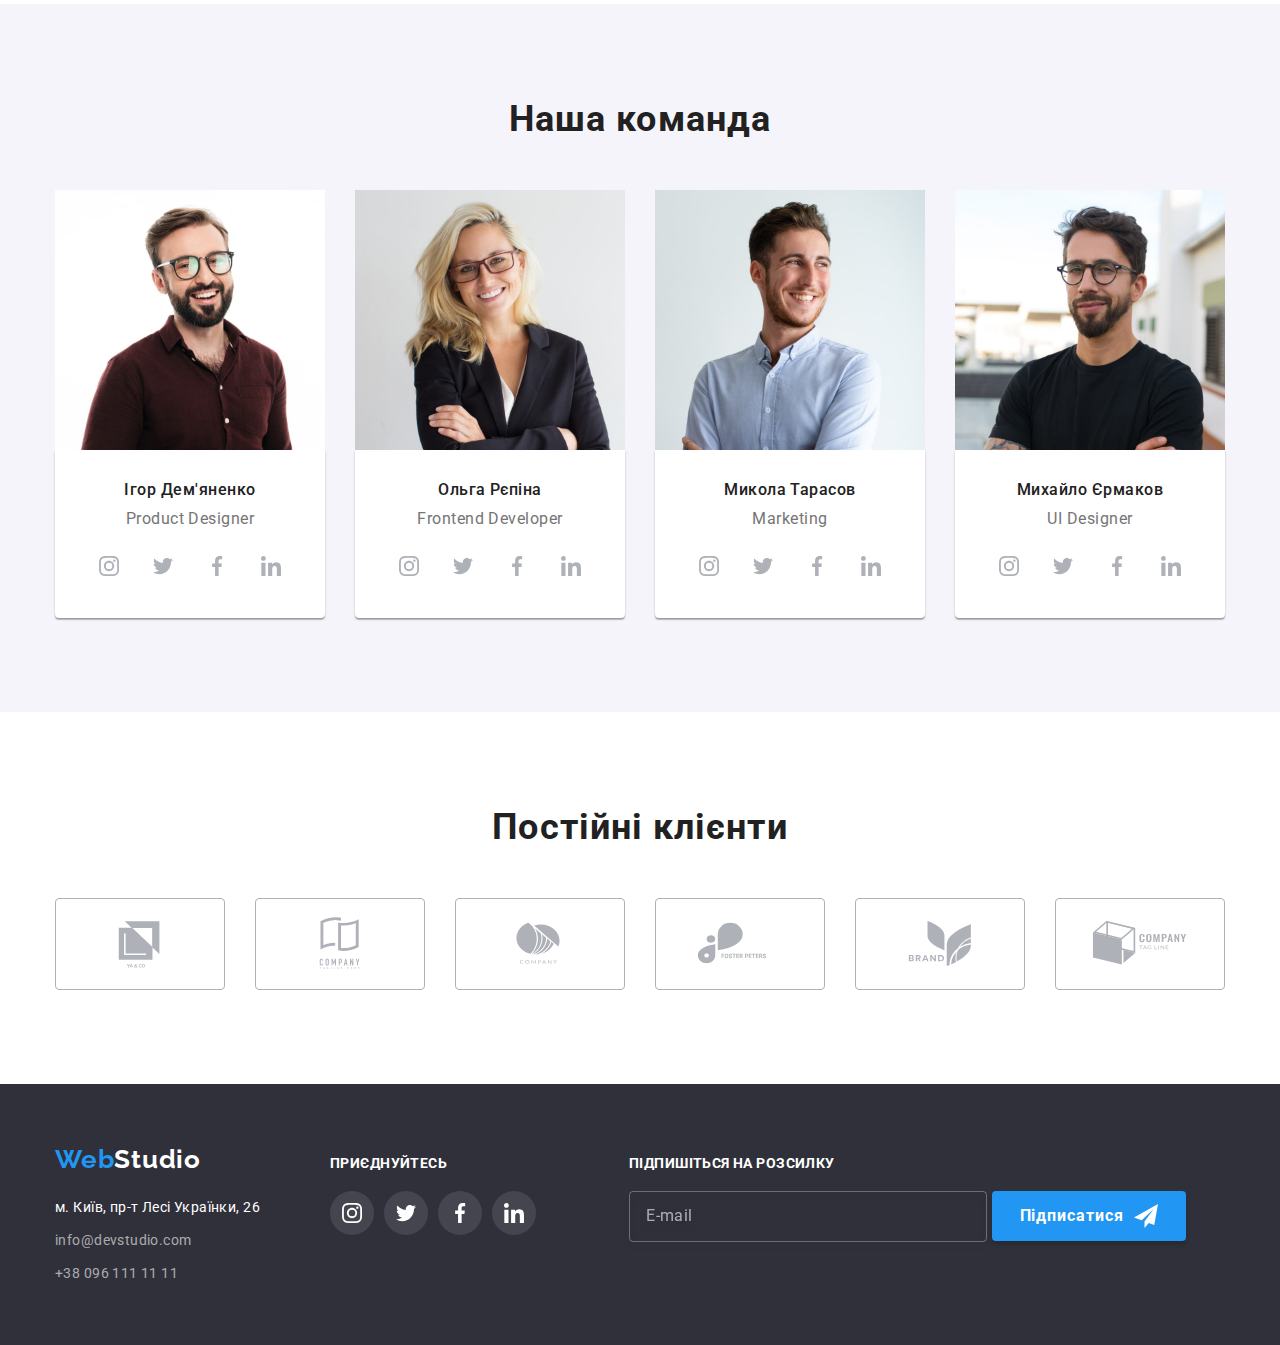
==== commit 389aa6f1: "add" ====
--- a/index.html
+++ b/index.html
@@ -16,41 +16,42 @@
     />
 <link rel="stylesheet" href="./css/modern-normalize.css">
     <!--Custom styles-->
+    <link rel="stylesheet" href="./css/main.min.css"/>
     <link rel="stylesheet" href="./css/styles.css" />
     <link rel="stylesheet" href="./js/modal.js"/>
   </head>
   <body class="body">
     <header class="header">
-      <div class="container header-container">
+      <div class="container header__container">
       <!--Menu Nav-->
-      <nav class="header-nav">
-        <a class="main-link current" href="logo"
-          >Web<span class="main-link">Studio</span></a
+      <nav class="nav">
+        <a class="logo nav__logo current" href="logo"
+          >Web<span class="nav__logo">Studio</span></a
         >
-    <ul class="list header-list ">
-          <li class="list-item-list">
-            <a class="link current menu-link" href="студія">Студія</a>
-          </li>
-          <li class="list-item-list">
-            <a class="link menu-link" href="./portfolio.html">Портфоліо</a>
-          </li>
-          <li class="list-item-list">
-            <a class="link menu-link" href="контакти">Контакти</a>
+    <ul class="nav__list list">
+          <li class="nav__item">
+            <a class="nav__link link current" href="студія">Студія</a>
+          </li>
+          <li class="nav__item">
+            <a class="nav__link link" href="./portfolio.html">Портфоліо</a>
+          </li>
+          <li class="nav__item">
+            <a class="nav__link link" href="контакти">Контакти</a>
           </li>
         </ul>
       </nav>
     
-    <ul class="list header-list list-contacts">
-        <li class="list-item-list socials-item">
-          <a class="contacts-link link" href="mailto:info@devstudio.com">
-            <svg class="contacts-icon" width="16" height="12">
+    <ul class=" nav__list list nav__list--contacts">
+        <li class="nav__item  nav__item--socials">
+          <a class="nav__contacts nav__contacts--link link" href="mailto:info@devstudio.com">
+            <svg class="nav__icon nav__icon--contacts" width="16" height="12">
             <use href="./images/icons.svg#envelope"></use>
           </svg>info@devstudio.com</a>
            
         </li>
-        <li class="list-item-list contact">
-          <a class="contacts-link link" href="tel:+380961111111">
-            <svg class="contacts-icon" width="10" height="16">
+        <li class="nav__item list-item-list">
+          <a class="nav__contacts nav__contacts--link link" href="tel:+380961111111">
+            <svg class="nav__icon nav__icon--contacts" width="10" height="16">
               <use href="./images/icons.svg#Vector"></use>
             </svg>+38 096 111 11 11</a>
         </li>
@@ -58,59 +59,65 @@
     </div>
     </header>
     <main>
-      <section class="section-nav">
-        <div class="container ">
-          <h1 class="main-title">Ефективні рішення для вашого бізнесу</h1>
+
+     <!--section Ефективні рішення для вашого бізнесу--> 
+
+      <section class="section__nav">
+        <div class="container">
+          <h1 class="section__nav--title">Ефективні рішення для вашого бізнесу</h1>
         <button class="btn" type="button" data-modal-open>Замовити послугу</button>
    
         </section>
-      <section class="section-feature">
+
+        <!--Наші особливості-->
+
+      <section class="section__feature">
         <div class="container">
         <h2 class="visually-hidden">Наші особливості</h2>
-        <ul class="feature-list list">
-          <li class="list-item feature-item">
-            <div class="list-icon">
+        <ul class="section__feature-list list">
+          <li class="section__feature-item list-item">
+            <div class="list-item__icon">
               <svg class="" width="70" height="70">
                 <use href="./images/icons.svg#antenna"></use>
               </svg>
             </div>
-            <h3 class="title">Увага до деталей</h3>
-            <p class="title-list">
+            <h3 class="list-item__title">Увага до деталей</h3>
+            <p class="list-item__list">
               Ідейні міркування, і навіть початок повсякденної роботи з
               формування позиції.
             </p>
           </li>
-          <li class="list-item feature-item">
-            <div class="list-icon">
+          <li class="section__feature-item list-item">
+            <div class="list-item__icon">
               <svg class="" width="70" height="70">
                 <use href="./images/icons.svg#clock"></use>
               </svg>
             </div>
-            <h3 class="title">Пунктуальність</h3>
-            <p class="title-list">
+            <h3 class="list-item__title">Пунктуальність</h3>
+            <p class="list-item__list">
               Завдання організації, особливо рамки і місце навчання кадрів тягне
               у себе.
             </p>
           </li>
-          <li class="list-item feature-item">
-            <div class="list-icon">
+          <li class="section__feature-item list-item">
+            <div class="list-item__icon">
               <svg class="feature-icon" width="70" height="70">
                 <use href="./images/icons.svg#diagram"></use>
               </svg>
             </div>
-            <h3 class="title">Планування</h3>
-            <p class="title-list">
+            <h3 class="list-item__title">Планування</h3>
+            <p class="list-item__list">
               Так само консультація з широким активом значною мірою зумовлює.
             </p>
           </li>
-          <li class="list-item feature-item">
-            <div class="list-icon">
+          <li class="section__feature-item list-item">
+            <div class="list-item__icon">
               <svg class="" width="70" height="70">
                 <use href="./images/icons.svg#astronaut"></use>
               </svg>
             </div>
-            <h3 class="title">Сучасні технології</h3>
-            <p class="title-list">
+            <h3 class="list-item__title">Сучасні технології</h3>
+            <p class="list-item__list">
               Значимість цих проблем настільки очевидна, що реалізація планових
               завдань.
             </p>
@@ -118,115 +125,115 @@
         </ul>
       </div>
       </section>
+       <!--About us-->
       <section class="section">
-        <!--About us-->
         <div class="container">
-        <h2 class="section-title">Чим ми займаємося</h2>
-        <ul class="feature-list list">
-          <li class="list-item-group feature-item-section">
-            <div class="title-tumb">
+        <h2 class="section__title">Чим ми займаємося</h2>
+        <ul class="section__feature-list list">
+          <li class="list-item__group">
+            <div class="thumb">
              <img
-              class="img"
+              class="thumb__img"
               src="./images/about/box1.jpg"
               alt="написання коду, чоловічі руки на клавіатурі"
               width="370"
               height="294"
             />
             <div class="overlay">
-              <p class="name">Десктопні додатки</p>
+              <p class="overlay__name">Десктопні додатки</p>
             </div>
           </div>
           </li>
         
-          <li class="list-item-group">
-            <div class="title-tumb">
+          <li class="list-item__group">
+            <div class="thumb">
             <img
-              class="img"
+              class="thumb__img"
               src="./images/about/box2.jpg"
               alt="жіночі руки на клавіатурі ноутбука, в правій руці мобільний телефон, на екрані ноутбука зображення мобільних телефонів"
               width="370"
               height="294"
             />
             <div class="overlay">
-              <p class="name">Мобільні додатки</p>
+              <p class="overlay__name">Мобільні додатки</p>
             </div>
           </div>
           </li>
-          <li class="list-item-group">
-            <div class="title-tumb">
+          <li class="list-item__group">
+            <div class="thumb">
             <img
-              class="img"
+              class="thumb__img"
               src="./images/about/box3.jpg"
               alt="планшет у руках на фоні ком'пютера"
               width="370"
               height="294"
             />
             <div class="overlay">
-              <p class="name">Дизайнерські рішення</p>
+              <p class="overlay__name">Дизайнерські рішення</p>
             </div>
           </div>
-          </li>
+          </li> 
         </ul>
        </div>
       </section>
       <!--our team-->
-      <section class=" section section-team">
+      <section class="section section__team">
         <div class="container">
-        <h2 class="section-title">Наша команда</h2>
-        <ul class=" feature-list list">
+        <h2 class="section__title">Наша команда</h2>
+        <ul class=" section__feature-list list">
           <li class="list-item">
             <img
-              class="img-team"
+              class="list-item__img"
               src="./images/team/img1.jpg"
               alt="чоловік з борідкою в окулярах та коричневій сорочці"
               width="270"
               height="260"
             />
-            <div class="team-nav">
-            <h3 class="team-name">Ігор Дем'яненко</h3>
-            <p class="team-position">Product Designer</p>
+            <div class="team">
+            <h3 class="team__name">Ігор Дем'яненко</h3>
+            <p class="team__position">Product Designer</p>
        
         <ul class="socials">
-          <li class="socials-item">
-          <a class="socials-link"
+          <li class="socials__item">
+          <a class="socials__link"
           href="http://instagram.com"
           target="_blank"
           rel="noopener noreferrer"
           aria-label="Instagram">
-          <svg class="socials-icon" width="20" height="20">
+          <svg class="socials__icon" width="20" height="20">
             <use href="./images/icons.svg#instagram"></use>
           </svg>
         </a>
           </li>
-          <li class="socials-item">
-            <a class="socials-link"
+          <li class="socials__item">
+            <a class="socials__link"
           href="http://twitter.com"
           target="_blank"
           rel="noopener noreferrer"
           aria-label="Twitter">
-          <svg class="socials-icon" width="20" height="20">
+          <svg class="socials__icon" width="20" height="20">
             <use href="./images/icons.svg#twitter"></use>
           </svg>
         </a>
           </li>
-          <li class="socials-item">
-            <a class="socials-link"
+          <li class="socials__item">
+            <a class="socials__link"
           href="http://facebook.com"
           target="_blank"
           rel="noopener noreferrer"
           aria-label="Facebook">
-          <svg class="socials-icon" width="20" height="20">
+          <svg class="socials__icon" width="20" height="20">
             <use href="./images/icons.svg#facebook"></use>
           </svg>
         </a>
           </li>
-          <li class="socials-item">
-            <a class="socials-link"
+          <li class="socials__item">
+            <a class="socials__link"
           href="http://linkedin.com"
           target="_blank"
           rel="noopener noreferrer"
           aria-label="linkedin">
-          <svg class="socials-icon" width="20" height="20">
+          <svg class="socials__icon" width="20" height="20">
             <use href="./images/icons.svg#linkedin"></use>
           </svg>
         </a>
@@ -235,56 +242,56 @@
       </div>
           <li class="list-item">
             <img
-              class="img-team"
+              class="list-item__img"
               src="./images/team/img2.jpg"
               alt="блондинка в окулярах та піджаку"
               width="270"
               height="260"
             />
-            <div class="team-nav">
-            <h3 class="team-name">Ольга Рєпіна</h3>
-            <p class="team-position">Frontend Developer</p>
+            <div class="team">
+            <h3 class="team__name">Ольга Рєпіна</h3>
+            <p class="team__position">Frontend Developer</p>
             <ul class="socials">
-              <li class="socials-item">
-              <a class="socials-link"
+              <li class="socials__item">
+              <a class="socials__link"
               href="http://instagram.com"
               target="_blank"
               rel="noopener noreferrer"
               aria-label="Instagram">
-              <svg class="socials-icon" width="20" height="20">
+              <svg class="socials__icon" width="20" height="20">
                 <use href="./images/icons.svg#instagram"></use>
               </svg>
             </a>
               </li>
-              <li class="socials-item">
-                <a class="socials-link"
+              <li class="socials__item">
+                <a class="socials__link"
               href="http://twitter.com"
               target="_blank"
               rel="noopener noreferrer"
               aria-label="Twitter">
-              <svg class="socials-icon" width="20" height="20">
+              <svg class="socials__icon" width="20" height="20">
                 <use href="./images/icons.svg#twitter"></use>
               </svg>
             </a>
               </li>
-              <li class="socials-item">
-                <a class="socials-link"
+              <li class="socials__item">
+                <a class="socials__link"
               href="http://facebook.com"
               target="_blank"
               rel="noopener noreferrer"
               aria-label="Facebook">
-              <svg class="socials-icon" width="20" height="20">
+              <svg class="socials__icon" width="20" height="20">
                 <use href="./images/icons.svg#facebook"></use>
               </svg>
             </a>
               </li>
-              <li class="socials-item">
-                <a class="socials-link"
+              <li class="socials__item">
+                <a class="socials__link"
               href="http://linkedin.com"
               target="_blank"
               rel="noopener noreferrer"
               aria-label="linkedin">
-              <svg class="socials-icon" width="20" height="20">
+              <svg class="socials__icon" width="20" height="20">
                 <use href="./images/icons.svg#linkedin"></use>
               </svg>
             </a>
@@ -295,56 +302,56 @@
           </li>
           <li class="list-item">
             <img
-              class="img-team"
+              class="list-item__img"
               src="./images/team/img3.jpg"
               alt="чоловік з борідкою в світлій сорочці"
               width="270"
               height="260"
             />
-            <div class="team-nav">
-            <h3 class="team-name">Микола Тарасов</h3>
-            <p class="team-position">Marketing</p>
+            <div class="team">
+            <h3 class="team__name">Микола Тарасов</h3>
+            <p class="team__position">Marketing</p>
             <ul class="socials">
-              <li class="socials-item">
-              <a class="socials-link"
+              <li class="socials__item">
+              <a class="socials__link"
               href="http://instagram.com"
               target="_blank"
               rel="noopener noreferrer"
               aria-label="Instagram">
-              <svg class="socials-icon" width="20" height="20">
+              <svg class="socials__icon" width="20" height="20">
                 <use href="./images/icons.svg#instagram"></use>
               </svg>
             </a>
               </li>
-              <li class="socials-item">
-                <a class="socials-link"
+              <li class="socials__item">
+                <a class="socials__link"
               href="http://twitter.com"
               target="_blank"
               rel="noopener noreferrer"
               aria-label="Twitter">
-              <svg class="socials-icon" width="20" height="20">
+              <svg class="socials__icon" width="20" height="20">
                 <use href="./images/icons.svg#twitter"></use>
               </svg>
             </a>
               </li>
-              <li class="socials-item">
-                <a class="socials-link"
+              <li class="socials__item">
+                <a class="socials__link"
               href="http://facebook.com"
               target="_blank"
               rel="noopener noreferrer"
               aria-label="Facebook">
-              <svg class="socials-icon" width="20" height="20">
+              <svg class="socials__icon" width="20" height="20">
                 <use href="./images/icons.svg#facebook"></use>
               </svg>
             </a>
               </li>
-              <li class="socials-item">
-                <a class="socials-link"
+              <li class="socials__item">
+                <a class="socials__link"
               href="http://linkedin.com"
               target="_blank"
               rel="noopener noreferrer"
               aria-label="linkedin">
-              <svg class="socials-icon" width="20" height="20">
+              <svg class="socials__icon" width="20" height="20">
                 <use href="./images/icons.svg#linkedin"></use>
               </svg>
             </a>
@@ -354,56 +361,56 @@
           </li>
           <li class="list-item">
             <img
-              class="img-team"
+              class="list-item__img"
               src="./images/team/img4.jpg"
               alt="чоловік з борідкою та в окулярах, в чорній футболці "
               width="270"
               height="260"
             />
-            <div class="team-nav">
-            <h3 class="team-name">Михайло Єрмаков</h3>
-            <p class="team-position">UI Designer</p>
+            <div class="team">
+            <h3 class="team__name">Михайло Єрмаков</h3>
+            <p class="team__position">UI Designer</p>
             <ul class="socials">
-              <li class="socials-item">
-              <a class="socials-link"
+              <li class="socials__item">
+              <a class="socials__link"
               href="http://instagram.com"
               target="_blank"
               rel="noopener noreferrer"
               aria-label="Instagram">
-              <svg class="socials-icon" width="20" height="20">
+              <svg class="socials__icon" width="20" height="20">
                 <use href="./images/icons.svg#instagram"></use>
               </svg>
             </a>
               </li>
-              <li class="socials-item">
-                <a class="socials-link"
+              <li class="socials__item">
+                <a class="socials__link"
               href="http://twitter.com"
               target="_blank"
               rel="noopener noreferrer"
               aria-label="Twitter">
-              <svg class="socials-icon" width="20" height="20">
+              <svg class="socials__icon" width="20" height="20">
                 <use href="./images/icons.svg#twitter"></use>
               </svg>
             </a>
               </li>
-              <li class="socials-item">
-                <a class="socials-link"
+              <li class="socials__item">
+                <a class="socials__link"
               href="http://facebook.com"
               target="_blank"
               rel="noopener noreferrer"
               aria-label="Facebook">
-              <svg class="socials-icon" width="20" height="20">
+              <svg class="socials__icon" width="20" height="20">
                 <use href="./images/icons.svg#facebook"></use>
               </svg>
             </a>
               </li>
-              <li class="socials-item">
-                <a class="socials-link"
+              <li class="socials__item">
+                <a class="socials__link"
               href="http://linkedin.com"
               target="_blank"
               rel="noopener noreferrer"
               aria-label="linkedin">
-              <svg class="socials-icon" width="20" height="20">
+              <svg class="socials__icon" width="20" height="20">
                 <use href="./images/icons.svg#linkedin"></use>
               </svg>
             </a>
@@ -414,72 +421,73 @@
         </ul>
       </div>
       </section>
+      <!--Clients-->
       <section class="section">
         <div class="container">
-        <h2 class="section-title">Постійні клієнти</h2>
+        <h2 class="section__title">Постійні клієнти</h2>
           <ul class="clients">
-          <li class="clients-item">
-            <a class="clients-link"
+          <li class="clients__item">
+            <a class="clients__link"
           href=""
           target="_blank"
           rel="noopener noreferrer"
           >
-          <svg class="socials-icon" width="106" height="60">
+          <svg class="socials__icon" width="106" height="60">
             <use href="./images/icons.svg#group1"></use>
           </svg>
         </a>
           </li>
-          <li class="clients-item">
-            <a class="clients-link"
+          <li class="clients__item">
+            <a class="clients__link"
           href=""
           target="_blank"
           rel="noopener noreferrer"
           >
-          <svg class="socials-icon" width="106" height="60">
+          <svg class="socials__icon" width="106" height="60">
             <use href="./images/icons.svg#group2"></use>
           </svg>
         </a>
           </li>
-          <li class="clients-item">
-            <a class="clients-link"
+          <li class="clients__item">
+            <a class="clients__link"
           href=""
           target="_blank"
           rel="noopener noreferrer"
           >
-          <svg class="socials-icon" width="106" height="60">
+          <svg class="socials__icon" width="106" height="60">
             <use href="./images/icons.svg#group3"></use>
           </svg>
         </a>
           </li>
-          <li class="clients-item">
-            <a class="clients-link"
+          <li class="clients__item">
+            <a class="clients__link"
           href=""
           target="_blank"
           rel="noopener noreferrer"
           >
-          <svg class="socials-icon" width="106" height="60">
+          <svg class="socials__icon" width="106" height="60">
             <use href="./images/icons.svg#group4"></use>
           </svg>
         </a>
           </li>
-          <li class="clients-item">
-            <a class="clients-link"
+          <li class="clients__item">
+            <a class="clients__link"
           href=""
           target="_blank"
           rel="noopener noreferrer"
           >
-          <svg class="socials-icon" width="106" height="60">
+          <svg class="socials__icon" width="106" height="60">
             <use href="./images/icons.svg#group5"></use>
           </svg>
         </a>
           </li>
-          <li class="clients-item">
-            <a class="clients-link"
+          <li class="clients__item">
+            <a class="clients__link"
           href=""
           target="_blank"
           rel="noopener noreferrer"
           >
-          <svg class="socials-icon" width="106" height="60">
+          <svg class="socials__icon" width="106" height="60">
             <use href="./images/icons.svg#group6"></use>
           </svg>
         </a>
@@ -488,89 +496,91 @@
       </div>
       </section>
     </main>
+    <!--Footer-->
     <footer class="footer">
-      <div class="container footer-nav">
+      <div class="container footer__nav">
         <div>
-      <a class="footer-main active" href="logo"
-        >Web<span class="footer-main">Studio</span></a>
-      <address class="contacts-adress">
-        <ul class="list">
-        <li class="footer-list-item">
-            <a class="footer-link"
+      <a class="logo footer__logo active" href="logo"
+        >Web<span class="footer__logo">Studio</span></a>
+      <address class="adress">
+        <ul class="adress__list list">
+        <li class="adress__item">
+            <a class="adress__link"
               href="https://goo.gl/maps/s3Mqh6uCzs6kodaZ7"
               target="_blank"
               rel="noopener no referrer"
               >м. Київ, пр-т Лесі Українки, 26</a>
           </li>
-          <li class="footer-list-item">
-            <a class="footer-link-item" href="mailto:info@devstudio.com"
+          <li class="adress__item">
+            <a class="adress__contacts" href="mailto:info@devstudio.com"
               >info@devstudio.com</a>
           </li>
-          <li class="footer-list-item">
-            <a class="footer-link-item" href="tel:+380961111111"
+          <li class="adress__item">
+            <a class="adress__contacts" href="tel:+380961111111"
               >+38 096 111 11 11</a>
           </li>
         </ul>
       </address>
     </div>
-    <div class="socials-nav">
-      <p class="socials-title">Приєднуйтесь</p>
-      <ul class="list socials-list">
-        <li class="socials-item">
-        <a class="socials-link-icon"
+
+    <div class="socials__nav">
+      <p class="socials__title">Приєднуйтесь</p>
+      <ul class="list socials__list">
+        <li class="socials__item">
+        <a class="socials__link--icon"
         href="http://instagram.com"
         target="_blank"
         rel="noopener noreferrer"
         aria-label="Instagram">
-        <svg class="socials-icon" width="20" height="20">
+        <svg class="socials__icon" width="20" height="20">
           <use href="./images/icons.svg#instagram"></use>
         </svg>
       </a>
         </li>
-        <li class="socials-item">
-          <a class="socials-link-icon"
+        <li class="socials__item">
+          <a class="socials__link--icon"
         href="http://twitter.com"
         target="_blank"
         rel="noopener noreferrer"
         aria-label="Twitter">
-        <svg class="socials-icon" width="20" height="20">
+        <svg class="socials__icon" width="20" height="20">
           <use href="./images/icons.svg#twitter"></use>
         </svg>
       </a>
         </li>
-        <li class="socials-item">
-          <a class="socials-link-icon"
+        <li class="socials__item">
+          <a class="socials__link--icon"
         href="http://facebook.com"
         target="_blank"
         rel="noopener noreferrer"
         aria-label="Facebook">
-        <svg class="socials-icon" width="20" height="20">
+        <svg class="socials__icon" width="20" height="20">
           <use href="./images/icons.svg#facebook"></use>
         </svg>
       </a>
         </li>
-        <li class="socials-item">
-          <a class="socials-link-icon"
+        <li class="socials__item">
+          <a class="socials__link--icon"
         href="http://linkedin.com"
         target="_blank"
         rel="noopener noreferrer"
         aria-label="linkedin">
-        <svg class="socials-icon" width="20" height="20">
+        <svg class="socials__icon" width="20" height="20">
           <use href="./images/icons.svg#linkedin"></use>
         </svg>
       </a>
         </li>
       </ul>
     </div>
-   
-      <div  class="form-field">
-        <p class="form-nav">Підпишіться на розсилку</p>
-        <form class="form" >
+   <!--Form-->
+      <div  class="form">
+        <p class="form__nav">Підпишіться на розсилку</p>
+        <form class="form__field" >
         <label class="">
-        <input class="form-input" type="email" name="mail" id="mail" placeholder="E-mail">
+        <input class="form__input" type="email" name="mail" id="mail" placeholder="E-mail">
           </label>
-          <button class="form-btn" type="submit">
-            Підписатися<svg class="btn-icon" width="24" height="24">
+          <button class="form__btn" type="submit">
+            Підписатися<svg class="btn__icon" width="24" height="24">
               <use href="./images/icon-send.svg#icon-send"></use>
             </svg></button>
       
@@ -581,59 +591,59 @@
   <!--Modal window-->
   <div class="backdrop is-hidden" data-modal>
     <div class="modal">
-      <button class="close-btn modal-close" data-modal-close>
-        <svg class="modal-icon" width="18" height="18">
+      <button class="modal__btn--close modal__close" data-modal-close>
+        <svg class="modal__icon" width="18" height="18">
           <use href="./images/close.svg#close"></use>
         </svg>
       </button>
-<form class="register-form" name="register-form"> 
-  <strong class="register-form-title">Залиште свої дані, ми вам передзвонимо</strong>
-
-  <div class="register-form-group" role="group">
-    <label class="register-form-field">
-      <span class="register-form-label">Ім'я</span>
-      <input class="register-form-input" type="text" name="" placeholder=" ">
-      <svg class="register-form-icon" widht="18" height="18">
+<form class="register" name="register"> 
+  <strong class="register__form">Залиште свої дані, ми вам передзвонимо</strong>
+
+  <div class="register__form--group" role="group">
+    <label class="register__form--field">
+      <span class="register__form--label">Ім'я</span>
+      <input class="register__form--input" type="text" name="" placeholder=" ">
+      <svg class="register__form--icon" widht="18" height="18">
         <use href="./images/contacts.svg#person"></use>
       </svg>
     </label>
 
-    <label class="register-form-field">
-      <span class="register-form-label">Телефон</span>
-      <input class="register-form-input" type="tel" name="" placeholder=" ">
-      <svg class="register-form-icon" widht="18" height="18">
+    <label class="register__form--field">
+      <span class="register__form--label">Телефон</span>
+      <input class="register__form--input" type="tel" name="" placeholder=" ">
+      <svg class="register__form--icon" widht="18" height="18">
         <use href="./images/contacts.svg#phone"></use>
       </svg>
     </label>
 
-    <label class="register-form-field">
-      <span class="register-form-label">Пошта</span>
-      <input class="register-form-input" type="mail" name="" placeholder=" ">
-      <svg class="register-form-icon" widht="18" height="18">
+    <label class="register__form--field">
+      <span class="register__form--label">Пошта</span>
+      <input class="register__form--input" type="mail" name="" placeholder=" ">
+      <svg class="register__form--icon" widht="18" height="18">
         <use href="./images/contacts.svg#email"></use>
       </svg>
     </label>
 
-    <label class="register-form-field">
-      <span class="register-form-heading">Коментар</span>
-      <textarea class="register-form-message"placeholder="Введіть текст"></textarea>
+    <label class="register__form--field">
+      <span class="register__form--heading">Коментар</span>
+      <textarea class="register__form--message"placeholder="Введіть текст"></textarea>
 </label>
     </div>
    
 
-    <label class="register-form-agreement">
+    <label class="register__form--agreement">
       
-      <input class="register-form-checkbox visually-hidden" type="checkbox" name="" id="" />
-      <svg class="register-form-icons" width="16" height="15">
+      <input class="register__form--checkbox visually-hidden" type="checkbox" name="" id="" />
+      <svg class="register__form--icons" width="16" height="15">
         <use class="icon-check" href="./images/icon-check.svg#icon-check"></use>
         <use class="icon-uncheck" href="./images/icon-check.svg#icon-uncheck"></use>
       </svg>
-      <span class="register-form-desk">Погоджуюся з розсилкою та приймаю
-        <a class="register-form-link" href="">Умови договору</a>
+      <span class="register__form--desk">Погоджуюся з розсилкою та приймаю
+        <a class="register__form--link" href="">Умови договору</a>
       </span>
     </label>
 
-    <button class="register-form-btn btn" type="submit">Відправити</button>
+    <button class="register__form--btn btn" type="submit">Відправити</button>
   
 </form>
     </div> 
--- a/css/main.min.css
+++ b/css/main.min.css
@@ -0,0 +1 @@
+:root{--main-font: "Roboto", sans-serif;--secondary-font: "Raleway", sans-serif;--main-txt-cl: #212121;--second-txt-cl: #000000;--light-txt-cl: #757575;--accent-txt-cl: #2196f3;--second-light-txt-cl: #afb1b8;--main-bg-cl: #ffffff;--secondary-bg-cl: #2f303a;--accent-bg-cl: #2196f3;--secondary-accent-bg-cl: #188ce8;--light-bg-cl: #f5f4fa;--animation: 250ms cubic-bezier(0.4, 0, 0.2, 1)}.body{color:var(--main-txt-cl);background-color:var(--main-bg-cl);letter-spacing:.03em;font-family:"Roboto",sans-serif;text-decoration:none}.list{margin:0;padding:0}.header{background:var(--main-bg-cl);border:1px solid #ececec}.list{padding:0;margin:0;list-style:none;text-decoration:none}.container{width:1200px;padding-left:15px;padding-right:15px;margin-left:auto;margin-right:auto}.header__container{display:-webkit-box;display:-ms-flexbox;display:flex;-webkit-box-align:center;-ms-flex-align:center;align-items:center}.visually-hidden{position:absolute;white-space:nowrap;width:1px;height:1px;overflow:hidden;border:0;padding:0;clip:rect(0 0 0 0);-webkit-clip-path:inset(50%);clip-path:inset(50%);margin:-1px}.container{width:1200px;padding-left:15px;padding-right:15px;margin-left:auto;margin-right:auto}.nav{display:-webkit-box;display:-ms-flexbox;display:flex;-webkit-box-align:center;-ms-flex-align:center;align-items:center}.nav__list{display:-webkit-box;display:-ms-flexbox;display:flex;margin-left:93px;gap:50px}.nav__list--contacts{margin-left:auto}.nav__link{display:block;padding-top:32px;padding-bottom:32px;color:var(--main-txt-cl);text-decoration:none;font-weight:500;font-size:14px;line-height:1.1428571429;letter-spacing:.02em;-webkit-transition:color var(--animation);transition:color var(--animation)}.nav__item{position:relative}.nav__item--socials{text-align:left;display:block}.nav__link:hover::after{position:absolute;left:0;bottom:-1px;-webkit-transition:opacity 250ms cubic-bezier(0.4, 0, 0.2, 1);transition:opacity 250ms cubic-bezier(0.4, 0, 0.2, 1);content:"";display:block;width:100%;height:4px;background-color:var(--accent-txt-cl);border-radius:2px}.nav__contacts{padding-top:32px;padding-bottom:32px}.nav__contacts--link.link{display:-webkit-box;display:-ms-flexbox;display:flex;gap:10px;-webkit-box-pack:center;-ms-flex-pack:center;justify-content:center;-webkit-box-align:center;-ms-flex-align:center;align-items:center;color:var(--light-txt-cl)}.nav__contacts--link.link{color:var(--light-txt-cl);text-decoration:none;fill:currentColor;-webkit-transition:color var(--animation);transition:color var(--animation)}.nav__icon{fill:none;fill:var(--light-txt-cl);-webkit-transition:color var(--animation);transition:color var(--animation)}.nav__icon:hover,.nav__icon:focus{color:var(--accent-txt-cl)}.nav__icon--contacts{fill:currentColor}.nav__logo{font-family:"Raleway",sans-serif;text-decoration:none;font-weight:700;font-size:26px;line-height:1.1923076923;letter-spacing:.03em;color:var(--second-txt-cl)}.nav__logo.current{color:var(--accent-txt-cl)}.header .nav__link{display:block;padding-top:32px;padding-bottom:32px;color:var(--main-txt-cl);text-decoration:none;font-weight:500;font-size:14px;line-height:1.1428571429;letter-spacing:.02em;-webkit-transition:color var(--animation);transition:color var(--animation)}.header .link:hover,.header .link:focus{color:var(--accent-txt-cl)}.link.current{color:var(--accent-txt-cl);-webkit-transition:color var(--animation);transition:color var(--animation)}.current::after{position:absolute;left:0;bottom:-1px;-webkit-transition:opacity 250ms cubic-bezier(0.4, 0, 0.2, 1);transition:opacity 250ms cubic-bezier(0.4, 0, 0.2, 1);content:"";display:block;width:100%;height:4px;border-radius:2px}.section__nav{width:1600px;height:600px;padding-top:200px;padding-bottom:200px;margin-left:auto;margin-right:auto;background-image:-webkit-gradient(linear, left top, right top, from(rgba(47, 48, 58, 0.4)), to(rgba(47, 48, 58, 0.4))),url(../images/backgroundimage.jpg);background-image:linear-gradient(to right, rgba(47, 48, 58, 0.4), rgba(47, 48, 58, 0.4)),url(../images/backgroundimage.jpg);background-repeat:no-repeat;background-size:cover;background-position:center;background-color:var(--secondary-bg-cl);text-align:center}.section__nav--title{font-family:"Roboto",sans-serif;font-style:normal;text-transform:uppercase;font-weight:900;font-size:44px;line-height:1.3636363636;letter-spacing:.06em;color:var(--main-bg-cl);margin-bottom:30px;width:700px;margin-left:auto;margin-right:auto}.section__nav--title{margin-bottom:30px;margin-top:0;text-align:center}.section__feature{padding-top:94px}.section__feature-list{display:-webkit-box;display:-ms-flexbox;display:flex;gap:30px}.section__feature-item{width:260px}.section{padding-top:94px;padding-bottom:94px}.section__title{font-family:"Roboto",sans-serif;font-size:36px;line-height:1.1666666667;color:var(--main-txt-cl);letter-spacing:.03em;color:var(--main-txt-cl)}.section__title{padding:0;margin:0;text-align:center;margin-bottom:50px}.section__team{background:var(--light-bg-cl)}.btn{display:inline-block;padding:10px 32px;text-align:center;border:none;background-color:var(--accent-bg-cl);-webkit-box-shadow:0px 4px 4px rgba(0,0,0,.15);box-shadow:0px 4px 4px rgba(0,0,0,.15);border-radius:4px;cursor:pointer;font-family:inherit;font-weight:700;font-size:16px;line-height:1.875;letter-spacing:.06em;color:var(--main-bg-cl);-webkit-transition:background-color var(--animation);transition:background-color var(--animation)}.btn:hover,.btn:focus{background-color:var(--secondary-accent-bg-cl)}.form__btn{display:-webkit-inline-box;display:-ms-inline-flexbox;display:inline-flex;font-family:inherit;font-weight:700;font-size:16px;line-height:1.875;cursor:pointer;border:none;padding:10px 28px;-webkit-box-align:center;-ms-flex-align:center;align-items:center;text-align:center;letter-spacing:.06em;color:var(--main-bg-cl);background-color:var(--accent-bg-cl);-webkit-box-shadow:0px 4px 4px rgba(0,0,0,.15);box-shadow:0px 4px 4px rgba(0,0,0,.15);border-radius:4px;-webkit-transition:background-color var(--animation);transition:background-color var(--animation)}.form__btn__btn:hover,.form__btn__btn:focus{background-color:var(--secondary-accent-bg-cl)}.btn__icon{fill:currentColor;margin-left:10px}.list-item{display:block;color:var(--light-txt-cl);text-decoration:none;-webkit-transition:color var(--animation);transition:color var(--animation)}.list-item .nav__contacts--link:hover,.list-item .list-item .nav__contacts--link:focus{color:var(--accent-txt-cl)}.list-item{background:var(--main-bg-cl);width:270px}.list-item__icon{display:-webkit-box;display:-ms-flexbox;display:flex;height:120px;-webkit-box-pack:center;-ms-flex-pack:center;justify-content:center;-webkit-box-align:center;-ms-flex-align:center;align-items:center;background-color:var(--light-bg-cl);border-radius:4px;margin-bottom:30px}.list-item__title{margin-top:0}.list-item__title{font-family:"Roboto",sans-serif;font-size:14px;text-transform:uppercase;line-height:1.1428571429;color:var(--main-txt-cl)}.list-item__list{margin:0}.list-item__list{font-size:14px;line-height:1.7142857143;color:var(--light-txt-cl);font-family:"Roboto",sans-serif;font-style:normal;letter-spacing:.03em}.list-item__group{width:370px}.list-item__img{display:block}.thumb{content:"";position:relative}.thumb__img{display:block}.overlay{content:"";position:absolute;top:75%;left:0;width:100%;height:25%;background-color:rgba(47,48,58,.8);display:-webkit-box;display:-ms-flexbox;display:flex;-webkit-box-pack:center;-ms-flex-pack:center;justify-content:center;-webkit-box-align:center;-ms-flex-align:center;align-items:center}.overlay__name{margin:0;font-style:normal;font-weight:700;font-size:14px;line-height:1.1428571429;text-align:center;letter-spacing:.03em;text-transform:uppercase;color:var(--main-bg-cl)}.team{padding:30px;-webkit-box-shadow:0px 1px 3px rgba(0,0,0,.12),0px 1px 1px rgba(0,0,0,.14),0px 2px 1px rgba(0,0,0,.2);box-shadow:0px 1px 3px rgba(0,0,0,.12),0px 1px 1px rgba(0,0,0,.14),0px 2px 1px rgba(0,0,0,.2);border-radius:0px 0px 4px 4px}.team__name{font-family:"Roboto",sans-serif;font-style:normal;font-weight:500;letter-spacing:.03em;font-size:16px;line-height:1.1875;margin:0;text-align:center;color:var(--main-txt-cl)}.team__position{font-family:"Roboto",sans-serif;font-style:normal;font-size:16px;line-height:1.1875;color:var(--light-txt-cl);letter-spacing:.03em;margin-top:10px;margin-bottom:16px;text-align:center}.socials{display:-webkit-box;display:-ms-flexbox;display:flex;gap:10px;padding:0;-webkit-box-pack:center;-ms-flex-pack:center;justify-content:center;text-align:center}.socials__item{list-style:none;text-align:left;display:block}.socials__link{display:-webkit-box;display:-ms-flexbox;display:flex;width:44px;height:44px;color:var(--second-light-txt-cl);background-color:var(--main-bg-cl);-webkit-box-pack:center;-ms-flex-pack:center;justify-content:center;-webkit-box-align:center;-ms-flex-align:center;align-items:center;-webkit-transition:color var(--animation),background-color var(--animation);transition:color var(--animation),background-color var(--animation);border-radius:50%}.socials__link:hover,.socials__link:focus{color:var(--main-bg-cl);background-color:var(--accent-bg-cl)}.socials__icon{fill:currentColor}.socials__link--icon{display:-webkit-box;display:-ms-flexbox;display:flex;width:44px;height:44px;color:var(--main-bg-cl);background-color:rgba(255,255,255,.1);-webkit-box-pack:center;-ms-flex-pack:center;justify-content:center;-webkit-box-align:center;-ms-flex-align:center;align-items:center;border-radius:50%;-webkit-transition:background-color var(--animation);transition:background-color var(--animation)}.socials__link--icon:hover,.socials__link--icon:focus{background-color:var(--accent-txt-cl)}.socials__link--icon.current{background-color:var(--accent-bg-cl)}.socials__title{color:var(--main-bg-cl);font-family:"Roboto";font-style:normal;font-weight:700;font-size:14px;line-height:16px;letter-spacing:.03em;text-transform:uppercase;margin-top:0;margin-bottom:20px}.socials__list{display:-webkit-box;display:-ms-flexbox;display:flex;gap:10px}.socials__nav{margin-left:70px}.clients{display:-webkit-box;display:-ms-flexbox;display:flex;margin:0;padding:0;gap:30px;-webkit-box-pack:center;-ms-flex-pack:center;justify-content:center}.clients__item{list-style:none;width:170px;height:92px}.clients__link{display:-webkit-box;display:-ms-flexbox;display:flex;width:100%;height:100%;color:var(--second-light-txt-cl);-webkit-box-pack:center;-ms-flex-pack:center;justify-content:center;-webkit-box-align:center;-ms-flex-align:center;align-items:center;-webkit-box-sizing:border-box;box-sizing:border-box;border:1px solid #afb1b8;border-radius:4px;-webkit-transition:color var(--animation),border-color var(--animation);transition:color var(--animation),border-color var(--animation)}.clients__link:hover,.clients__link:focus{color:var(--accent-bg-cl);border-color:var(--accent-bg-cl)}.footer{background:var(--secondary-bg-cl);padding-top:60px;padding-bottom:60px}.footer__nav{display:-webkit-box;display:-ms-flexbox;display:flex;-webkit-box-align:baseline;-ms-flex-align:baseline;align-items:baseline}.footer__logo{font-family:"Raleway",sans-serif;font-style:normal;text-decoration:none;font-weight:700;font-size:26px;line-height:1.1923076923;letter-spacing:.03em;color:var(--main-bg-cl)}.footer__logo.active{color:var(--accent-txt-cl)}.adress{margin-top:20px}.adress__item{text-align:left;display:block}.adress__item:not(:last-child){margin-bottom:9px}.adress__link{font-family:"Roboto",sans-serif;font-style:normal;text-decoration:none;font-size:14px;line-height:1.7142857143;letter-spacing:.03em;color:var(--main-bg-cl)}.adress__contacts{font-family:"Roboto",sans-serif;font-style:normal;text-decoration:none;font-size:14px;line-height:1.7142857143;letter-spacing:.03em;color:var(--main-bg-cl)}.adress__contacts{color:rgba(255,255,255,.6);-webkit-transition:color var(--animation);transition:color var(--animation)}.adress__contacts:hover,.adress__contacts:focus{color:var(--accent-txt-cl)}.form{width:570px;margin-left:93px}.form__nav{margin:0;margin-bottom:20px;font-weight:700;font-size:14px;line-height:1.1428571429;letter-spacing:.03em;text-transform:uppercase;color:var(--main-bg-cl)}.form__field{gap:12px}.form input{width:358px;margin:0;padding-top:15px;padding-bottom:15px;padding-left:16px;border:1px solid rgba(255,255,255,.3);-webkit-filter:drop-shadow(0px 4px 4px rgba(0, 0, 0, 0.15));filter:drop-shadow(0px 4px 4px rgba(0, 0, 0, 0.15));border-radius:4px;background-color:inherit;-webkit-transition:border-color var(--animation);transition:border-color var(--animation)}.form input:hover{border-color:var(--accent-bg-cl)}.form input::-webkit-input-placeholder{font-family:inherit;font-style:normal;font-weight:400;font-size:16px;line-height:var(20/16);display:-webkit-box;display:flex;-webkit-box-align:center;align-items:center;letter-spacing:.03em;color:rgba(255,255,255,.6)}.form input::-moz-placeholder{font-family:inherit;font-style:normal;font-weight:400;font-size:16px;line-height:var(20/16);display:flex;align-items:center;letter-spacing:.03em;color:rgba(255,255,255,.6)}.form input:-ms-input-placeholder{font-family:inherit;font-style:normal;font-weight:400;font-size:16px;line-height:var(20/16);display:-ms-flexbox;display:flex;-ms-flex-align:center;align-items:center;letter-spacing:.03em;color:rgba(255,255,255,.6)}.form input::-ms-input-placeholder{font-family:inherit;font-style:normal;font-weight:400;font-size:16px;line-height:var(20/16);display:-ms-flexbox;display:flex;-ms-flex-align:center;align-items:center;letter-spacing:.03em;color:rgba(255,255,255,.6)}.form input::placeholder{font-family:inherit;font-style:normal;font-weight:400;font-size:16px;line-height:var(20/16);display:-webkit-box;display:-ms-flexbox;display:flex;-webkit-box-align:center;-ms-flex-align:center;align-items:center;letter-spacing:.03em;color:rgba(255,255,255,.6)}.backdrop{position:fixed;top:0;left:0;width:100%;height:100%;-webkit-transition:opacity var(--animation);transition:opacity var(--animation);background-color:rgba(0,0,0,.2)}.backdrop.is-hidden{opacity:0;pointer-events:none}.backdrop.is-hidden .modal{-webkit-transform:translate(-50%, -50%) scale(0.9);transform:translate(-50%, -50%) scale(0.9)}.modal{position:absolute;padding:40px;top:50%;left:50%;-webkit-transform:translate(-50%, -50%) scale(1);transform:translate(-50%, -50%) scale(1);-webkit-transition:-webkit-transform var(--animation);transition:-webkit-transform var(--animation);transition:transform var(--animation);transition:transform var(--animation), -webkit-transform var(--animation);height:581px;width:528px;background-color:var(--main-bg-cl);-webkit-box-shadow:0px 1px 3px rgba(0,0,0,.12),0px 1px 1px rgba(0,0,0,.14),0px 2px 1px rgba(0,0,0,.2);box-shadow:0px 1px 3px rgba(0,0,0,.12),0px 1px 1px rgba(0,0,0,.14),0px 2px 1px rgba(0,0,0,.2);border-radius:4px}.modal__btn--close{position:absolute;top:8px;right:8px;color:var(--second-txt-cl);background:var(--main-bg-cl);border:1px solid rgba(0,0,0,.1);cursor:pointer;-webkit-transform:background-color var(--animation);transform:background-color var(--animation)}.modal__close{display:-webkit-box;display:-ms-flexbox;display:flex;width:30px;height:30px;padding:6px;background-color:var(--main-bg-cl);-webkit-box-pack:center;-ms-flex-pack:center;justify-content:center;-webkit-box-align:center;-ms-flex-align:center;align-items:center;border-radius:50%;border:1px solid rgba(0,0,0,.1)}.modal__icon{fill:currentColor}.modal__icon:hover,.modal__icon:focus{color:var(--accent-txt-cl)}.register__form{display:block;text-align:center;margin-bottom:12px;font-family:inherit;font-style:normal;font-weight:700;font-size:20px;line-height:var(23/20);text-align:center;letter-spacing:.03em;color:var(--main-txt-cl)}.register__form--group{margin-bottom:20px}.register__form--field{position:relative;display:block}.register__form--label{display:block;font-family:inherit;font-style:normal;font-weight:400;font-size:12px;line-height:1.1666666667;letter-spacing:.01em;color:var(--light-txt-cl)}.register__form--input{width:100%;height:40px;border:1px solid rgba(33,33,33,.2);border-radius:4px;padding-left:40px;padding-right:40px;outline:rgba(0,0,0,0);-webkit-transition:border var(--animation);transition:border var(--animation)}.register__form--input:focus{border:1px solid #2196f3;border-radius:4px}.register__form--icon{position:absolute;top:63%;right:62%;-webkit-transform:translateY(-50%);transform:translateY(-50%);-webkit-transition:fill var(--animation);transition:fill var(--animation)}.register__form--input:focus+.register__form--icon{fill:var(--accent-txt-cl)}.register__form--heading{display:block;font-weight:400;font-size:12px;line-height:1.1666666667;margin-bottom:4px;letter-spacing:.01em;color:var(--light-txt-cl)}.register__form--message{display:block;width:100%;height:120px;padding:12px 16px;resize:none;outline:rgba(0,0,0,0);border:1px solid rgba(33,33,33,.2);border-radius:4px}.register__form--message::-webkit-input-placeholder{font-weight:400;font-size:12px;line-height:1.1666666667;letter-spacing:.01em;color:rgba(117,117,117,.5)}.register__form--message::-moz-placeholder{font-weight:400;font-size:12px;line-height:1.1666666667;letter-spacing:.01em;color:rgba(117,117,117,.5)}.register__form--message:-ms-input-placeholder{font-weight:400;font-size:12px;line-height:1.1666666667;letter-spacing:.01em;color:rgba(117,117,117,.5)}.register__form--message::-ms-input-placeholder{font-weight:400;font-size:12px;line-height:1.1666666667;letter-spacing:.01em;color:rgba(117,117,117,.5)}.register__form--message::placeholder{font-weight:400;font-size:12px;line-height:1.1666666667;letter-spacing:.01em;color:rgba(117,117,117,.5)}.register__form--agreement{display:-webkit-box;display:-ms-flexbox;display:flex;-webkit-box-align:center;-ms-flex-align:center;align-items:center;-webkit-box-pack:center;-ms-flex-pack:center;justify-content:center;margin-bottom:30px;gap:7px;height:24px}.register__form--checkbox:checked+.register__form--icons .icon-check{opacity:1}.register__form--checkbox:checked+.register__form--icons .icon-uncheck{opacity:0}.register__form--desk{-webkit-user-select:none;-moz-user-select:none;-ms-user-select:none;user-select:none;font-style:normal;font-weight:400;font-size:14px;line-height:var(24/14);letter-spacing:.03em;color:var(--light-txt-cl)}.register__form--link{font-style:normal;font-weight:400;font-size:14px;line-height:var(24/14);letter-spacing:.03em;-webkit-text-decoration-line:underline;text-decoration-line:underline;color:var(--accent-txt-cl)}.register__form--btn{display:block;margin:auto}.icon-check{opacity:0;-webkit-transition:opacity var(--animation);transition:opacity var(--animation)}.icon-uncheck{opacity:1;-webkit-transition:opacity var(--animation);transition:opacity var(--animation)}/*# sourceMappingURL=main.min.css.map */--- a/css/styles.css
+++ b/css/styles.css
@@ -23,646 +23,14 @@
 
 /*Custom styles*/
 
-.body {
+/* .body {
   color: var(--main-txt-cl);
   background-color: var(--main-bg-cl);
   letter-spacing: 0.03em;
   font-family: "Roboto", sans-serif;
   text-decoration: none;
-}
-.list {
-  margin: 0;
-  padding: 0;
-}
-
-.header {
-  background: var(--main-bg-cl);
-  border: 1px solid #ececec;
-}
-.list {
-  padding: 0;
-  margin: 0;
-  list-style: none;
-  text-decoration: none;
-}
-
-.container {
-  width: 1200px;
-
-  padding-left: 15px;
-  padding-right: 15px;
-  margin-left: auto;
-  margin-right: auto;
-}
-
-/*Утиліти*/
-
-.header-container {
-  display: flex;
-  align-items: center;
-}
-/*Menu Nav*/
-
-.header-nav {
-  display: flex;
-  align-items: center;
-}
-
-.header-list {
-  display: flex;
-  margin-left: 93px;
-  gap: 50px;
-}
-.list-contacts {
-  margin-left: auto;
-}
-
-.header .link {
-  display: block;
-  padding-top: 32px;
-  padding-bottom: 32px;
-
-  color: var(--main-txt-cl);
-
-  text-decoration: none;
-  font-weight: 500;
-  font-size: 14px;
-  line-height: calc(16 / 14);
-  letter-spacing: 0.02em;
-  transition: color var(--animation);
-}
-.contacts-link {
-  padding-top: 32px;
-  padding-bottom: 32px;
-}
-
-.list-item-list {
-  position: relative;
-}
-
-.current::after {
-  position: absolute;
-  left: 0;
-  bottom: -1px;
-
-  transition: opacity 250ms cubic-bezier(0.4, 0, 0.2, 1);
-
-  content: "";
-  display: block;
-  width: 100%;
-  height: 4px;
-
-  border-radius: 2px;
-}
-.menu-link:hover::after {
-  position: absolute;
-  left: 0;
-  bottom: -1px;
-
-  transition: opacity 250ms cubic-bezier(0.4, 0, 0.2, 1);
-
-  content: "";
-  display: block;
-  width: 100%;
-  height: 4px;
-  background-color: var(--accent-txt-cl);
-  border-radius: 2px;
-}
-
-/*Модальне вікно*/
-.backdrop {
-  position: fixed;
-  top: 0;
-  left: 0;
-  width: 100%;
-  height: 100%;
-
-  transition: opacity var(--animation);
-  background-color: rgba(0, 0, 0, 0.2);
-}
-.backdrop.is-hidden {
-  opacity: 0;
-  pointer-events: none;
-}
-.backdrop.is-hidden .modal {
-  transform: translate(-50%, -50%) scale(0.9);
-}
-.modal {
-  position: absolute;
-  padding: 40px;
-  top: 50%;
-  left: 50%;
-  transform: translate(-50%, -50%) scale(1);
-  transition: transform var(--animation);
-
-  height: 581px;
-  width: 528px;
-
-  background-color: var(--main-bg-cl);
-  box-shadow: 0px 1px 3px rgba(0, 0, 0, 0.12), 0px 1px 1px rgba(0, 0, 0, 0.14),
-    0px 2px 1px rgba(0, 0, 0, 0.2);
-  border-radius: 4px;
-}
-.close-btn {
-  position: absolute;
-  top: 8px;
-  right: 8px;
-  color: var(--second-txt-cl);
-  background: var(--main-bg-cl);
-  border: 1px solid rgba(0, 0, 0, 0.1);
-  cursor: pointer;
-  transform: background-color var(--animation);
-}
-
-.modal-close {
-  display: flex;
-  width: 30px;
-  height: 30px;
-
-  padding: 6px;
-
-  background-color: var(--main-bg-cl);
-  justify-content: center;
-  align-items: center;
-
-  border-radius: 50%;
-  border: 1px solid rgba(0, 0, 0, 0.1);
-}
-.modal-icon {
-  fill: currentColor;
-}
-.modal-icon:hover,
-modal-icon:focus {
-  color: var(--accent-txt-cl);
-}
-
-/* Main nav Ефективні рішення*/
-.main-title {
-  margin-bottom: 30px;
-  margin-top: 0;
-  text-align: center;
-}
-
-/*Наші особливості*/
-
-.title {
-  margin-top: 0;
-}
-
-/*about us*/
-
-.title-tumb {
-  content: "";
-  position: relative;
-}
-
-.overlay {
-  content: "";
-  position: absolute;
-  top: 75%;
-  left: 0;
-
-  width: 100%;
-  height: 25%;
-  background-color: rgba(47, 48, 58, 0.8);
-
-  display: flex;
-  justify-content: center;
-  align-items: center;
-}
-.name {
-  margin: 0;
-
-  font-style: normal;
-  font-weight: 700;
-  font-size: 14px;
-  line-height: calc(16 / 14);
-  text-align: center;
-  letter-spacing: 0.03em;
-  text-transform: uppercase;
-
-  color: var(--main-bg-cl);
-}
-
-.section-title {
-  padding: 0;
-  margin: 0;
-  text-align: center;
-  margin-bottom: 50px;
-}
-.list-item-group {
-  width: 370px;
-}
-
-.feature-list {
-  display: flex;
-  gap: 30px;
-}
-
-.img {
-  display: block;
-}
-.img-team {
-  display: block;
-}
-
-/*our team*/
-
-.team-nav {
-  padding: 30px;
-  box-shadow: 0px 1px 3px rgba(0, 0, 0, 0.12), 0px 1px 1px rgba(0, 0, 0, 0.14),
-    0px 2px 1px rgba(0, 0, 0, 0.2);
-  border-radius: 0px 0px 4px 4px;
-}
-.team-name {
-  margin: 0;
-  text-align: center;
-}
-.team-position {
-  margin-top: 10px;
-  margin-bottom: 16px;
-  text-align: center;
-}
-/*icon*/
-
-.list-icon {
-  display: flex;
-  height: 120px;
-
-  justify-content: center;
-  align-items: center;
-
-  background-color: var(--light-bg-cl);
-  border-radius: 4px;
-  margin-bottom: 30px;
-}
-
-/*social*/
-.socials {
-  display: flex;
-  gap: 10px;
-  padding: 0;
-  justify-content: center;
-  text-align: center;
-}
-.contacts-link.link {
-  display: flex;
-  gap: 10px;
-  justify-content: center;
-  align-items: center;
-  color: var(--light-txt-cl);
-}
-
-.contacts-icon {
-  fill: none;
-  fill: var(--light-txt-cl);
-
-  transition: color var(--animation);
-}
-.contacts-icon:hover,
-.contacts-icon:focus {
-  color: var(--accent-txt-cl);
-}
-
-.socials-item {
-  list-style: none;
-}
-.socials-link {
-  display: flex;
-  width: 44px;
-  height: 44px;
-  color: var(--second-light-txt-cl);
-  background-color: var(--main-bg-cl);
-  justify-content: center;
-  align-items: center;
-  transition: color var(--animation), background-color var(--animation);
-
-  border-radius: 50%;
-}
-
-.socials-link:hover,
-.socials-link:focus {
-  color: var(--main-bg-cl);
-  background-color: var(--accent-bg-cl);
-}
-
-.socials-icon,
-.contacts-icon {
-  fill: currentColor;
-}
-/*Постійні клієнти*/
-
-.clients {
-  display: flex;
-  margin: 0;
-  padding: 0;
-  gap: 30px;
-  justify-content: center;
-}
-.clients-item {
-  list-style: none;
-  width: 170px;
-  height: 92px;
-}
-
-.clients-link {
-  display: flex;
-  width: 100%;
-  height: 100%;
-  color: var(--second-light-txt-cl);
-  justify-content: center;
-  align-items: center;
-  box-sizing: border-box;
-  border: 1px solid #afb1b8;
-  border-radius: 4px;
-  transition: color var(--animation), border-color var(--animation);
-}
-.clients-link:hover,
-.clients-link:focus {
-  color: var(--accent-bg-cl);
-  border-color: var(--accent-bg-cl);
-}
-
-/*footer*/
-.footer {
-  padding-top: 60px;
-  padding-bottom: 60px;
-}
-.contacts-adress {
-  margin-top: 20px;
-}
-
-.footer-list-item,
-.socials-item {
-  text-align: left;
-  display: block;
-}
-
-.footer-list-item:not(:last-child) {
-  margin-bottom: 9px;
-}
-
-.footer-nav {
-  display: flex;
-  align-items: baseline;
-}
-
-.socials-link-icon {
-  display: flex;
-  width: 44px;
-  height: 44px;
-  color: var(--main-bg-cl);
-  background-color: rgba(255, 255, 255, 0.1);
-  justify-content: center;
-  align-items: center;
-  border-radius: 50%;
-  transition: background-color var(--animation);
-}
-.socials-link-icon:hover,
-.socials-link-icon:focus {
-  background-color: var(--accent-txt-cl);
-}
-.socials-link-icon.current {
-  background-color: var(--accent-bg-cl);
-}
-.socials-title {
-  color: var(--main-bg-cl);
-  font-family: "Roboto";
-  font-style: normal;
-  font-weight: 700;
-  font-size: 14px;
-  line-height: 16px;
-  letter-spacing: 0.03em;
-  text-transform: uppercase;
-  margin-top: 0;
-  margin-bottom: 20px;
-}
-.socials-list {
-  display: flex;
-  gap: 10px;
-}
-.socials-nav {
-  margin-left: 70px;
-}
-
-.form-nav {
-  margin: 0;
-  margin-bottom: 20px;
-  font-weight: 700;
-  font-size: 14px;
-  line-height: calc(16 / 14);
-  letter-spacing: 0.03em;
-  text-transform: uppercase;
-
-  color: var(--main-bg-cl);
-}
-
-
-.form {
-  gap: 12px;
-}
-.form-field {
-  width: 570px;
-  margin-left: 93px;
-
-}
-
-.form-field input {
-  width: 358px;
-  margin: 0;
-
-  padding-top: 15px;
-  padding-bottom: 15px;
-  padding-left: 16px;
-
-  border: 1px solid rgba(255, 255, 255, 0.3);
-  filter: drop-shadow(0px 4px 4px rgba(0, 0, 0, 0.15));
-  border-radius: 4px;
-  background-color: inherit;
-  transition: border-color var(--animation);
-}
-.form-field input:hover {
-  border-color: var(--accent-bg-cl);
-}
-
-.form-field input::placeholder {
-  font-family: inherit;
-  font-style: normal;
-  font-weight: 400;
-  font-size: 16px;
-  line-height: var(20 / 16);
-  display: flex;
-  align-items: center;
-  letter-spacing: 0.03em;
-
-  color: rgba(255, 255, 255, 0.6);
-}
-.form-btn {
-  display: inline-flex;
-  font-family: inherit;
-  font-weight: 700;
-  font-size: 16px;
-  line-height: calc(30 / 16);
-  cursor: pointer;
-  border: none;
-  padding: 10px 28px;
-  
-
-  align-items: center;
-  text-align: center;
-  letter-spacing: 0.06em;
-
-  color: var(--main-bg-cl);
-  background-color: var(--accent-bg-cl);
-  box-shadow: 0px 4px 4px rgba(0, 0, 0, 0.15);
-  border-radius: 4px;
-  transition: background-color var(--animation);
-}
-.form-btn:hover,
-.form-btn:focus {
-  background-color: var(--secondary-accent-bg-cl);
-}
-.btn-icon {
-  
-  fill: currentColor;
-  margin-left: 10px;
-}
-
-
-.form-email {
-  display: flex;
-}
-
-/*Menu nav*/
-
-.contacts-link.link {
-  color: var(--light-txt-cl);
-  text-decoration: none;
-  fill: currentColor;
-  transition: color var(--animation);
-}
-.link.current {
-  color: var(--accent-txt-cl);
-  transition: color var(--animation);
-}
-
-.list-item {
-  display: block;
-  color: var(--light-txt-cl);
-  text-decoration: none;
-  transition: color var(--animation);
-}
-
-.list-item .contacts-link:hover,
-.list-item .contacts-link:focus {
-  color: var(--accent-txt-cl);
-}
-
-.header .link:hover,
-.header .link:focus {
-  color: var(--accent-txt-cl);
-}
-
-.main-link {
-  font-family: "Raleway", sans-serif;
-  text-decoration: none;
-  font-weight: 700;
-  font-size: 26px;
-  line-height: calc(31 / 26);
-  letter-spacing: 0.03em;
-  color: var(--second-txt-cl);
-}
-
-.main-link.current,
-.link .current {
-  color: var(--accent-txt-cl);
-}
-
-.list-item {
-  background: var(--main-bg-cl);
-  width: 270px;
-}
-
-/*section Ефективні рішення для вашого бізнесу*/
-
-.section-nav {
-  width: 1600px;
-  height: 600px;
-  padding-top: 200px;
-  padding-bottom: 200px;
-  margin-left: auto;
-  margin-right: auto;
-
-  background-image: linear-gradient(
-      to right,
-      rgba(47, 48, 58, 0.4),
-      rgba(47, 48, 58, 0.4)
-    ),
-    url(../images/backgroundimage.jpg);
-
-  background-repeat: no-repeat;
-  background-size: cover;
-  background-position: center;
-  background-color: var(--secondary-bg-cl);
-  text-align: center;
-}
-.section-feature {
-  padding-top: 94px;
-}
-
-.section {
-  padding-top: 94px;
-  padding-bottom: 94px;
-}
-
-.feature-item {
-  width: 260px;
-}
-.title-list {
-  margin: 0;
-}
-.main-title {
-  font-family: "Roboto", sans-serif;
-  font-style: normal;
-  text-transform: uppercase;
-  font-weight: 900;
-  font-size: 44px;
-  line-height: calc(60 / 44);
-  letter-spacing: 0.06em;
-  color: var(--main-bg-cl);
-  margin-bottom: 30px;
-  width: 700px;
-  margin-left: auto;
-  margin-right: auto;
-}
-
-.btn {
-  display: inline-block;
-  padding: 10px 32px;
-  text-align: center;
-  border: none;
-
-  background-color: var(--accent-bg-cl);
-  box-shadow: 0px 4px 4px rgba(0, 0, 0, 0.15);
-  border-radius: 4px;
-  cursor: pointer;
-  font-family: inherit;
-  font-weight: 700;
-  font-size: 16px;
-  line-height: calc(30 / 16);
-  letter-spacing: 0.06em;
-  color: var(--main-bg-cl);
-  transition: background-color var(--animation);
-}
-
-.btn:hover,
-.btn:focus {
-  background-color: var(--secondary-accent-bg-cl);
-}
-
-/*sestion Наші особливості*/
-
-.visually-hidden {
+} */
+/* .visually-hidden {
   position: absolute;
   white-space: nowrap;
   width: 1px;
@@ -673,27 +41,330 @@
   clip: rect(0 0 0 0);
   clip-path: inset(50%);
   margin: -1px;
-}
-.title {
+} */
+/* .list {
+  margin: 0;
+  padding: 0;
+}
+
+.header {
+  background: var(--main-bg-cl);
+  border: 1px solid #ececec;
+}
+.list {
+  padding: 0;
+  margin: 0;
+  list-style: none;
+  text-decoration: none;
+}
+
+.container {
+  width: 1200px;
+
+  padding-left: 15px;
+  padding-right: 15px;
+  margin-left: auto;
+  margin-right: auto;
+} */
+
+/*Утиліти*/
+
+/* .header__container {
+  display: flex;
+  align-items: center;
+} */
+
+/*Menu Nav*/
+
+/* .nav {
+  display: flex;
+  align-items: center;
+}
+
+.nav__list {
+  display: flex;
+  margin-left: 93px;
+  gap: 50px;
+}
+.nav__list--contacts {
+  margin-left: auto;
+}
+.nav__link {
+  display: block;
+  padding-top: 32px;
+  padding-bottom: 32px;
+
+  color: var(--main-txt-cl);
+
+  text-decoration: none;
+  font-weight: 500;
+  font-size: 14px;
+  line-height: calc(16 / 14);
+  letter-spacing: 0.02em;
+  transition: color var(--animation); 
+}
+
+
+.nav__item {
+  position: relative;
+}
+.nav__item--socials {
+  text-align: left;
+  display: block;
+  }
+
+.nav__link:hover::after {
+  position: absolute;
+  left: 0;
+  bottom: -1px;
+
+  transition: opacity 250ms cubic-bezier(0.4, 0, 0.2, 1);
+
+  content: "";
+  display: block;
+  width: 100%;
+  height: 4px;
+  background-color: var(--accent-txt-cl);
+  border-radius: 2px;
+}
+.nav__contacts {
+  padding-top: 32px;
+  padding-bottom: 32px;
+}
+.nav__contacts--link.link {
+  display: flex;
+  gap: 10px;
+  justify-content: center;
+  align-items: center;
+  color: var(--light-txt-cl);
+}
+.nav__contacts--link.link {
+  color: var(--light-txt-cl);
+  text-decoration: none;
+  fill: currentColor;
+  transition: color var(--animation);
+}
+
+
+.nav__icon {
+  fill: none;
+  fill: var(--light-txt-cl);
+
+  transition: color var(--animation);
+}
+.nav__icon:hover,
+.nav__icon:focus {
+  color: var(--accent-txt-cl);
+}
+.nav__icon--contacts {
+  fill: currentColor;
+} */
+
+/*logo*/
+
+/* .nav__logo {
+    font-family: "Raleway", sans-serif;
+    text-decoration: none;
+    font-weight: 700;
+    font-size: 26px;
+    line-height: calc(31 / 26);
+    letter-spacing: 0.03em;
+    color: var(--second-txt-cl);
+  }
+  
+  .nav__logo.current {
+    color: var(--accent-txt-cl);
+  }
+  
+  .link .current {
+    color: var(--accent-txt-cl);
+  }
+
+  /*header*/
+
+/* .header .nav__link {
+    display: block;
+    padding-top: 32px;
+    padding-bottom: 32px;
+  
+    color: var(--main-txt-cl);
+  
+    text-decoration: none;
+    font-weight: 500;
+    font-size: 14px;
+    line-height: calc(16 / 14);
+    letter-spacing: 0.02em;
+    transition: color var(--animation);
+  }
+  .header .link:hover,
+  .header .link:focus {
+    color: var(--accent-txt-cl);
+  }
+  
+  .link.current {
+    color: var(--accent-txt-cl);
+    transition: color var(--animation);
+  }
+  
+  .current::after {
+    position: absolute;
+    left: 0;
+    bottom: -1px;
+  
+    transition: opacity 250ms cubic-bezier(0.4, 0, 0.2, 1);
+  
+    content: "";
+    display: block;
+    width: 100%;
+    height: 4px;
+  
+    border-radius: 2px;
+  }  */
+
+/*section Ефективні рішення для вашого бізнесу*/
+
+/* .section__nav {
+    width: 1600px;
+    height: 600px;
+    padding-top: 200px;
+    padding-bottom: 200px;
+    margin-left: auto;
+    margin-right: auto;
+  
+    background-image: linear-gradient(
+        to right,
+        rgba(47, 48, 58, 0.4),
+        rgba(47, 48, 58, 0.4)
+      ),
+      url(../images/backgroundimage.jpg);
+  
+    background-repeat: no-repeat;
+    background-size: cover;
+    background-position: center;
+    background-color: var(--secondary-bg-cl);
+    text-align: center;
+  }
+
+  .section__nav--title {
+    font-family: "Roboto", sans-serif;
+    font-style: normal;
+    text-transform: uppercase;
+    font-weight: 900;
+    font-size: 44px;
+    line-height: calc(60 / 44);
+    letter-spacing: 0.06em;
+    color: var(--main-bg-cl);
+    margin-bottom: 30px;
+    width: 700px;
+    margin-left: auto;
+    margin-right: auto;
+  }
+  
+.section__nav--title {
+  margin-bottom: 30px;
+  margin-top: 0;
+  text-align: center;
+} */
+
+/*btn*/
+
+/* .btn {
+    display: inline-block;
+    padding: 10px 32px;
+    text-align: center;
+    border: none;
+  
+    background-color: var(--accent-bg-cl);
+    box-shadow: 0px 4px 4px rgba(0, 0, 0, 0.15);
+    border-radius: 4px;
+    cursor: pointer;
+    font-family: inherit;
+    font-weight: 700;
+    font-size: 16px;
+    line-height: calc(30 / 16);
+    letter-spacing: 0.06em;
+    color: var(--main-bg-cl);
+    transition: background-color var(--animation);
+  }
+  
+  .btn:hover,
+  .btn:focus {
+    background-color: var(--secondary-accent-bg-cl);
+  }
+ */
+
+/*Наші особливості*/
+
+/* .section__feature {
+  padding-top: 94px;
+}
+
+
+.section__feature-list {
+  display: flex;
+  gap: 30px;
+}
+.section__feature-item {
+  width: 260px;
+}
+
+.list-item {
+  display: block;
+  color: var(--light-txt-cl);
+  text-decoration: none;
+  transition: color var(--animation);
+}
+
+.list-item .nav__contacts--link:hover,
+.list-item .nav__contacts--link:focus {
+  color: var(--accent-txt-cl);
+}
+.list-item {
+  background: var(--main-bg-cl);
+  width: 270px;
+}
+.list-item__icon {
+  display: flex;
+  height: 120px;
+
+  justify-content: center;
+  align-items: center;
+
+  background-color: var(--light-bg-cl);
+  border-radius: 4px;
+  margin-bottom: 30px;
+}
+.list-item__title {
+  margin-top: 0;
+}
+
+.list-item__title {
   font-family: "Roboto", sans-serif;
   font-size: 14px;
   text-transform: uppercase;
   line-height: calc(16 / 14);
   color: var(--main-txt-cl);
 }
-
-.title-list {
+.list-item__list {
+  margin: 0;
+}
+
+.list-item__list {
   font-size: 14px;
   line-height: calc(24 / 14);
   color: var(--light-txt-cl);
   font-family: "Roboto", sans-serif;
   font-style: normal;
   letter-spacing: 0.03em;
-}
-
-/*section Чим ми займаємось*/
-
-.section-title {
+} */
+
+/*About us*/
+
+/* .section {
+  padding-top: 94px;
+  padding-bottom: 94px;
+}
+.section__title {
   font-family: "Roboto", sans-serif;
   font-size: 36px;
   line-height: calc(42 / 36);
@@ -702,38 +373,214 @@
   color: var(--main-txt-cl);
 }
 
+.section__title {
+  padding: 0;
+  margin: 0;
+  text-align: center;
+  margin-bottom: 50px;
+}
+.list-item__group {
+  width: 370px;
+}
+
+.thumb {
+  content: "";
+  position: relative;
+}
+.thumb__img {
+  display: block;
+} */
+
+/*about us*/
+
+/* .overlay {
+  content: "";
+  position: absolute;
+  top: 75%;
+  left: 0;
+
+  width: 100%;
+  height: 25%;
+  background-color: rgba(47, 48, 58, 0.8);
+
+  display: flex;
+  justify-content: center;
+  align-items: center;
+}
+.overlay__name {
+  margin: 0;
+
+  font-style: normal;
+  font-weight: 700;
+  font-size: 14px;
+  line-height: calc(16 / 14);
+  text-align: center;
+  letter-spacing: 0.03em;
+  text-transform: uppercase;
+
+  color: var(--main-bg-cl);
+}
+ */
+
 /*our team*/
-.section-team {
+
+/* .section__team {
   background: var(--light-bg-cl);
 }
 
-.team-name {
+.list-item__img {
+  display: block;
+}
+.team {
+  padding: 30px;
+  box-shadow: 0px 1px 3px rgba(0, 0, 0, 0.12), 0px 1px 1px rgba(0, 0, 0, 0.14),
+    0px 2px 1px rgba(0, 0, 0, 0.2);
+  border-radius: 0px 0px 4px 4px;
+}
+.team__name {
   font-family: "Roboto", sans-serif;
   font-style: normal;
   font-weight: 500;
   letter-spacing: 0.03em;
   font-size: 16px;
   line-height: calc(19 / 16);
+  margin: 0;
+  text-align: center;
   color: var(--main-txt-cl);
 }
 
-.team-position {
+.team__position {
   font-family: "Roboto", sans-serif;
   font-style: normal;
   font-size: 16px;
   line-height: calc(19 / 16);
   color: var(--light-txt-cl);
   letter-spacing: 0.03em;
-}
-
-/*footer*/
-.footer {
+  margin-top: 10px;
+  margin-bottom: 16px;
+  text-align: center;
+} */
+
+/* .socials {
+  display: flex;
+  gap: 10px;
+  padding: 0;
+  justify-content: center;
+  text-align: center;
+}
+.socials__item {
+  list-style: none;
+  text-align: left;
+  display: block;
+}
+.socials__link {
+  display: flex;
+  width: 44px;
+  height: 44px;
+  color: var(--second-light-txt-cl);
+  background-color: var(--main-bg-cl);
+  justify-content: center;
+  align-items: center;
+  transition: color var(--animation), background-color var(--animation);
+
+  border-radius: 50%;
+}
+
+.socials__link:hover,
+.socials__link:focus {
+  color: var(--main-bg-cl);
+  background-color: var(--accent-bg-cl);
+}
+
+.socials__icon {
+  fill: currentColor;}
+
+
+
+.socials__link--icon {
+  display: flex;
+  width: 44px;
+  height: 44px;
+  color: var(--main-bg-cl);
+  background-color: rgba(255, 255, 255, 0.1);
+  justify-content: center;
+  align-items: center;
+  border-radius: 50%;
+  transition: background-color var(--animation);
+}
+.socials__link--icon:hover,
+.socials__link--icon:focus {
+  background-color: var(--accent-txt-cl);
+}
+.socials__link--icon.current {
+  background-color: var(--accent-bg-cl);
+}
+.socials__title {
+  color: var(--main-bg-cl);
+  font-family: "Roboto";
+  font-style: normal;
+  font-weight: 700;
+  font-size: 14px;
+  line-height: 16px;
+  letter-spacing: 0.03em;
+  text-transform: uppercase;
+  margin-top: 0;
+  margin-bottom: 20px;
+}
+.socials__list {
+  display: flex;
+  gap: 10px;
+}
+.socials__nav {
+  margin-left: 70px;
+} */
+
+/*Clients*/
+
+/* .clients {
+  display: flex;
+  margin: 0;
+  padding: 0;
+  gap: 30px;
+  justify-content: center;
+}
+.clients__item {
+  list-style: none;
+  width: 170px;
+  height: 92px;
+}
+
+.clients__link {
+  display: flex;
+  width: 100%;
+  height: 100%;
+  color: var(--second-light-txt-cl);
+  justify-content: center;
+  align-items: center;
+  box-sizing: border-box;
+  border: 1px solid #afb1b8;
+  border-radius: 4px;
+  transition: color var(--animation), border-color var(--animation);
+}
+.clients__link:hover,
+.clients__link:focus {
+  color: var(--accent-bg-cl);
+  border-color: var(--accent-bg-cl);
+} */
+
+/*Footer*/
+
+/* .footer {
   background: var(--secondary-bg-cl);
   padding-top: 60px;
   padding-bottom: 60px;
 }
-
-.footer-main {
+.footer__nav {
+  display: flex;
+  align-items: baseline;
+}
+
+.footer__logo {
   font-family: "Raleway", sans-serif;
   font-style: normal;
   text-decoration: none;
@@ -743,12 +590,30 @@
   letter-spacing: 0.03em;
   color: var(--main-bg-cl);
 }
-.footer-main.active {
+.footer__logo.active {
   color: var(--accent-txt-cl);
-}
-
-.footer-link,
-.footer-link-item {
+} */
+/* .adress {
+  margin-top: 20px;
+}
+.adress__item {
+  text-align: left;
+  display: block;
+}
+
+.adress__item:not(:last-child) {
+  margin-bottom: 9px;
+}
+.adress__link {
+font-family: "Roboto", sans-serif;
+font-style: normal;
+text-decoration: none;
+font-size: 14px;
+line-height: calc(24 / 14);
+letter-spacing: 0.03em;
+color: var(--main-bg-cl);
+}
+.adress__contacts {
   font-family: "Roboto", sans-serif;
   font-style: normal;
   text-decoration: none;
@@ -758,106 +623,248 @@
   color: var(--main-bg-cl);
 }
 
-.footer-link-item {
+.adress__contacts {
+  
   color: rgba(255, 255, 255, 0.6);
   transition: color var(--animation);
 }
-.footer-link-item:hover,
-.footer-link-item:focus {
+.adress__contacts:hover,
+.adress__contacts:focus {
   color: var(--accent-txt-cl);
-}
+} */
+
+/*Form*/
+/* .form__nav {
+  margin: 0;
+  margin-bottom: 20px;
+  font-weight: 700;
+  font-size: 14px;
+  line-height: calc(16 / 14);
+  letter-spacing: 0.03em;
+  text-transform: uppercase;
+
+  color: var(--main-bg-cl);
+}
+
+
+.form__field {
+  gap: 12px;
+}
+.form {
+  width: 570px;
+  margin-left: 93px;
+
+}
+
+.form input {
+  width: 358px;
+  margin: 0;
+
+  padding-top: 15px;
+  padding-bottom: 15px;
+  padding-left: 16px;
+
+  border: 1px solid rgba(255, 255, 255, 0.3);
+  filter: drop-shadow(0px 4px 4px rgba(0, 0, 0, 0.15));
+  border-radius: 4px;
+  background-color: inherit;
+  transition: border-color var(--animation);
+}
+.form input:hover {
+  border-color: var(--accent-bg-cl);
+}
+
+.form input::placeholder {
+  font-family: inherit;
+  font-style: normal;
+  font-weight: 400;
+  font-size: 16px;
+  line-height: var(20 / 16);
+  display: flex;
+  align-items: center;
+  letter-spacing: 0.03em;
+
+  color: rgba(255, 255, 255, 0.6);
+}
+.form__btn {
+  display: inline-flex;
+  font-family: inherit;
+  font-weight: 700;
+  font-size: 16px;
+  line-height: calc(30 / 16);
+  cursor: pointer;
+  border: none;
+  padding: 10px 28px;
+  
+
+  align-items: center;
+  text-align: center;
+  letter-spacing: 0.06em;
+
+  color: var(--main-bg-cl);
+  background-color: var(--accent-bg-cl);
+  box-shadow: 0px 4px 4px rgba(0, 0, 0, 0.15);
+  border-radius: 4px;
+  transition: background-color var(--animation);
+}
+.form__btn:hover,
+.form__btn:focus {
+  background-color: var(--secondary-accent-bg-cl);
+}
+.btn__icon {
+  
+  fill: currentColor;
+  margin-left: 10px;
+} */
+
+/*Модальне вікно*/
+
+/* .backdrop {
+  position: fixed;
+  top: 0;
+  left: 0;
+  width: 100%;
+  height: 100%;
+
+  transition: opacity var(--animation);
+  background-color: rgba(0, 0, 0, 0.2);
+}
+.backdrop.is-hidden {
+  opacity: 0;
+  pointer-events: none;
+}
+.backdrop.is-hidden .modal {
+  transform: translate(-50%, -50%) scale(0.9);
+} */
+
+/* .modal {
+  position: absolute;
+  padding: 40px;
+  top: 50%;
+  left: 50%;
+  transform: translate(-50%, -50%) scale(1);
+  transition: transform var(--animation);
+
+  height: 581px;
+  width: 528px;
+
+  background-color: var(--main-bg-cl);
+  box-shadow: 0px 1px 3px rgba(0, 0, 0, 0.12), 0px 1px 1px rgba(0, 0, 0, 0.14),
+    0px 2px 1px rgba(0, 0, 0, 0.2);
+  border-radius: 4px;
+}
+.modal__btn--close {
+  position: absolute;
+  top: 8px;
+  right: 8px;
+  color: var(--second-txt-cl);
+  background: var(--main-bg-cl);
+  border: 1px solid rgba(0, 0, 0, 0.1);
+  cursor: pointer;
+  transform: background-color var(--animation);
+}
+
+.modal__close {
+  display: flex;
+  width: 30px;
+  height: 30px;
+
+  padding: 6px;
+
+  background-color: var(--main-bg-cl);
+  justify-content: center;
+  align-items: center;
+
+  border-radius: 50%;
+  border: 1px solid rgba(0, 0, 0, 0.1);
+}
+.modal__icon {
+  fill: currentColor;
+}
+.modal__icon:hover,
+.modal__icon:focus {
+  color: var(--accent-txt-cl);
+}
+
+ */
+
 /*Register form*/
 
-.register-form-title {
-
+.register__form {
   display: block;
   text-align: center;
   margin-bottom: 12px;
   font-family: inherit;
-font-style: normal;
-font-weight: 700;
-font-size: 20px;
-line-height: var(23 /20);
-text-align: center;
-letter-spacing: 0.03em;
-
-color: var(--main-txt-cl);
-
-}
-.register-form-group {
+  font-style: normal;
+  font-weight: 700;
+  font-size: 20px;
+  line-height: var(23 /20);
+  text-align: center;
+  letter-spacing: 0.03em;
+
+  color: var(--main-txt-cl);
+}
+.register__form--group {
   margin-bottom: 20px;
-
-}
-
-.register-form-field {
+}
+
+.register__form--field {
   position: relative;
   display: block;
- 
- 
-}
-.register-form-label {
-  
+}
+.register__form--label {
   display: block;
   font-family: inherit;
-font-style: normal;
-font-weight: 400;
-font-size: 12px;
-line-height: calc(14 / 12);
-
-
-letter-spacing: 0.01em;
-
-color: var(--light-txt-cl);
-
-}
-
-.register-form-input {
+  font-style: normal;
+  font-weight: 400;
+  font-size: 12px;
+  line-height: calc(14 / 12);
+
+  letter-spacing: 0.01em;
+
+  color: var(--light-txt-cl);
+}
+
+.register__form--input {
   width: 100%;
   height: 40px;
   border: 1px solid rgba(33, 33, 33, 0.2);
-border-radius: 4px;
-padding-left: 40px;
-padding-right: 40px;
-
-
-border: 1px solid rgba(33, 33, 33, 0.2);
-border-radius: 4px;
-outline: transparent;
-transition: border var(--animation);
-
-}
-
-.register-form-input:focus {
-  border: 1px solid #2196F3;
-border-radius: 4px;
-
-}
-.register-form-icon {
-position: absolute;
-top: 63%;
-right: 62%;
-transform: translateY(-50%);
-transition: fill var(--animation);
-}
-.register-form-input:focus + .register-form-icon {
+  border-radius: 4px;
+  padding-left: 40px;
+  padding-right: 40px;
+
+
+  outline: transparent;
+  transition: border var(--animation);
+}
+
+.register__form--input:focus {
+  border: 1px solid #2196f3;
+  border-radius: 4px;
+}
+.register__form--icon {
+  position: absolute;
+  top: 63%;
+  right: 62%;
+  transform: translateY(-50%);
+  transition: fill var(--animation);
+}
+.register__form--input:focus + .register__form--icon {
   fill: var(--accent-txt-cl);
 }
 
-
-
-.register-form-heading {
+.register__form--heading {
   display: block;
   font-weight: 400;
-font-size: 12px;
-line-height:calc(14 / 12);
-margin-bottom: 4px;
-
-
-letter-spacing: 0.01em;
-
-color: var(--light-txt-cl);
-}
-.register-form-message {
+  font-size: 12px;
+  line-height: calc(14 / 12);
+  margin-bottom: 4px;
+
+  letter-spacing: 0.01em;
+
+  color: var(--light-txt-cl);
+}
+.register__form--message {
   display: block;
   width: 100%;
   height: 120px;
@@ -865,21 +872,18 @@
   resize: none;
   outline: transparent;
   border: 1px solid rgba(33, 33, 33, 0.2);
-border-radius: 4px;
-
-}
-.register-form-message::placeholder {
+  border-radius: 4px;
+}
+.register__form--message::placeholder {
   font-weight: 400;
   font-size: 12px;
   line-height: calc(14 / 12);
   letter-spacing: 0.01em;
-  
+
   color: rgba(117, 117, 117, 0.5);
-  
-}
-
-
-.register-form-agreement {
+}
+
+.register__form--agreement {
   display: flex;
   align-items: center;
   justify-content: center;
@@ -887,55 +891,48 @@
   gap: 7px;
 
   height: 24px;
-
 }
 .icon-check {
   opacity: 0;
- transition: opacity var(--animation);
-  
-}
-.register-form-checkbox:checked + .register-form-icons .icon-check {
+  transition: opacity var(--animation);
+}
+.register__form--checkbox:checked + .register__form--icons .icon-check {
   opacity: 1;
 }
- 
+
 .icon-uncheck {
   opacity: 1;
   transition: opacity var(--animation);
 }
-.register-form-checkbox:checked + .register-form-icons .icon-uncheck {
+.register__form--checkbox:checked + .register__form--icons .icon-uncheck {
   opacity: 0;
 }
 
-
-.register-form-desk {
+.register__form--desk {
   user-select: none;
-  font-style: normal;
-font-weight: 400;
-font-size: 14px;
-line-height: var(24 / 14);
-
-
-letter-spacing: 0.03em;
-
-color: var(--light-txt-cl);
-
-}
-
-.register-form-link {
   font-style: normal;
   font-weight: 400;
   font-size: 14px;
-  line-height:var(24 / 14);
-  
-  
+  line-height: var(24 / 14);
+
+  letter-spacing: 0.03em;
+
+  color: var(--light-txt-cl);
+}
+
+.register__form--link {
+  font-style: normal;
+  font-weight: 400;
+  font-size: 14px;
+  line-height: var(24 / 14);
+
   letter-spacing: 0.03em;
   text-decoration-line: underline;
-  
+
   color: var(--accent-txt-cl);
 }
 
-
-.register-form-btn {
-  display: block;
-margin: auto;
-}+.register__form--btn {
+  display: block;
+  margin: auto;
+}
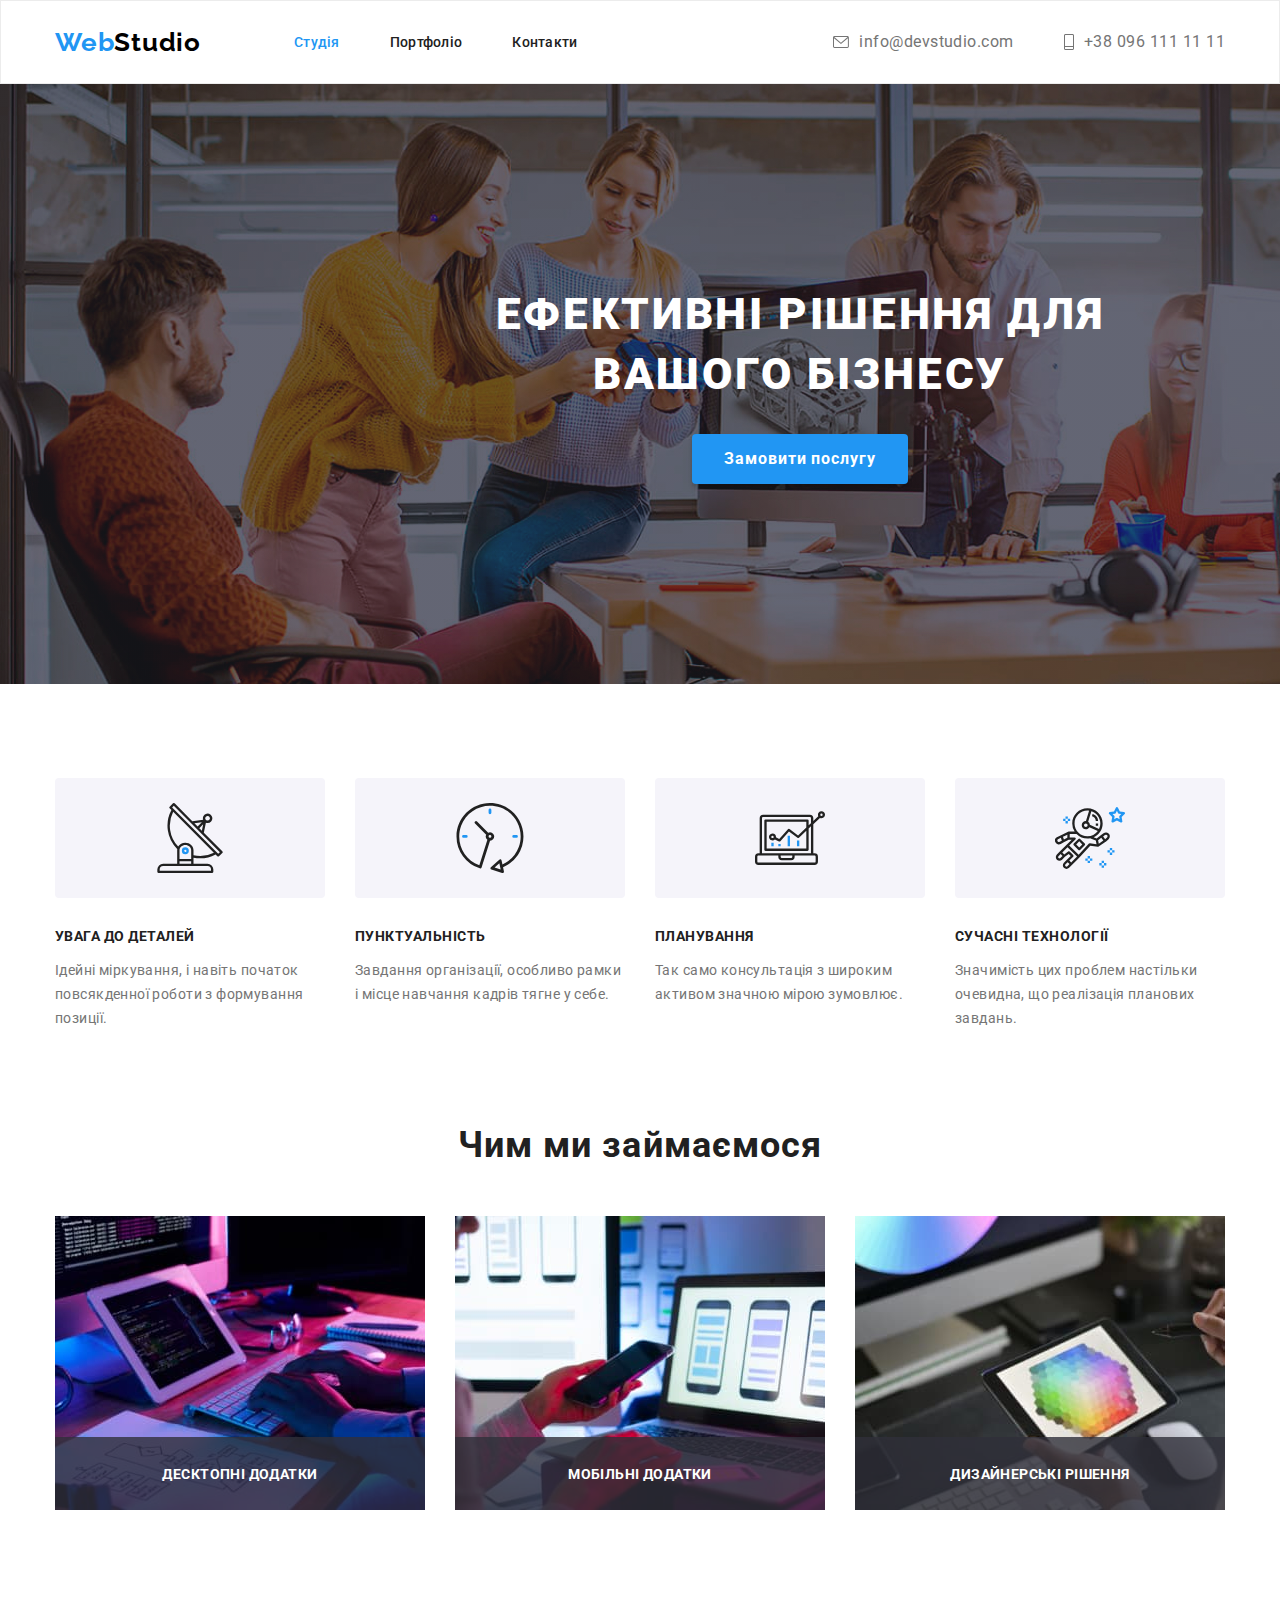
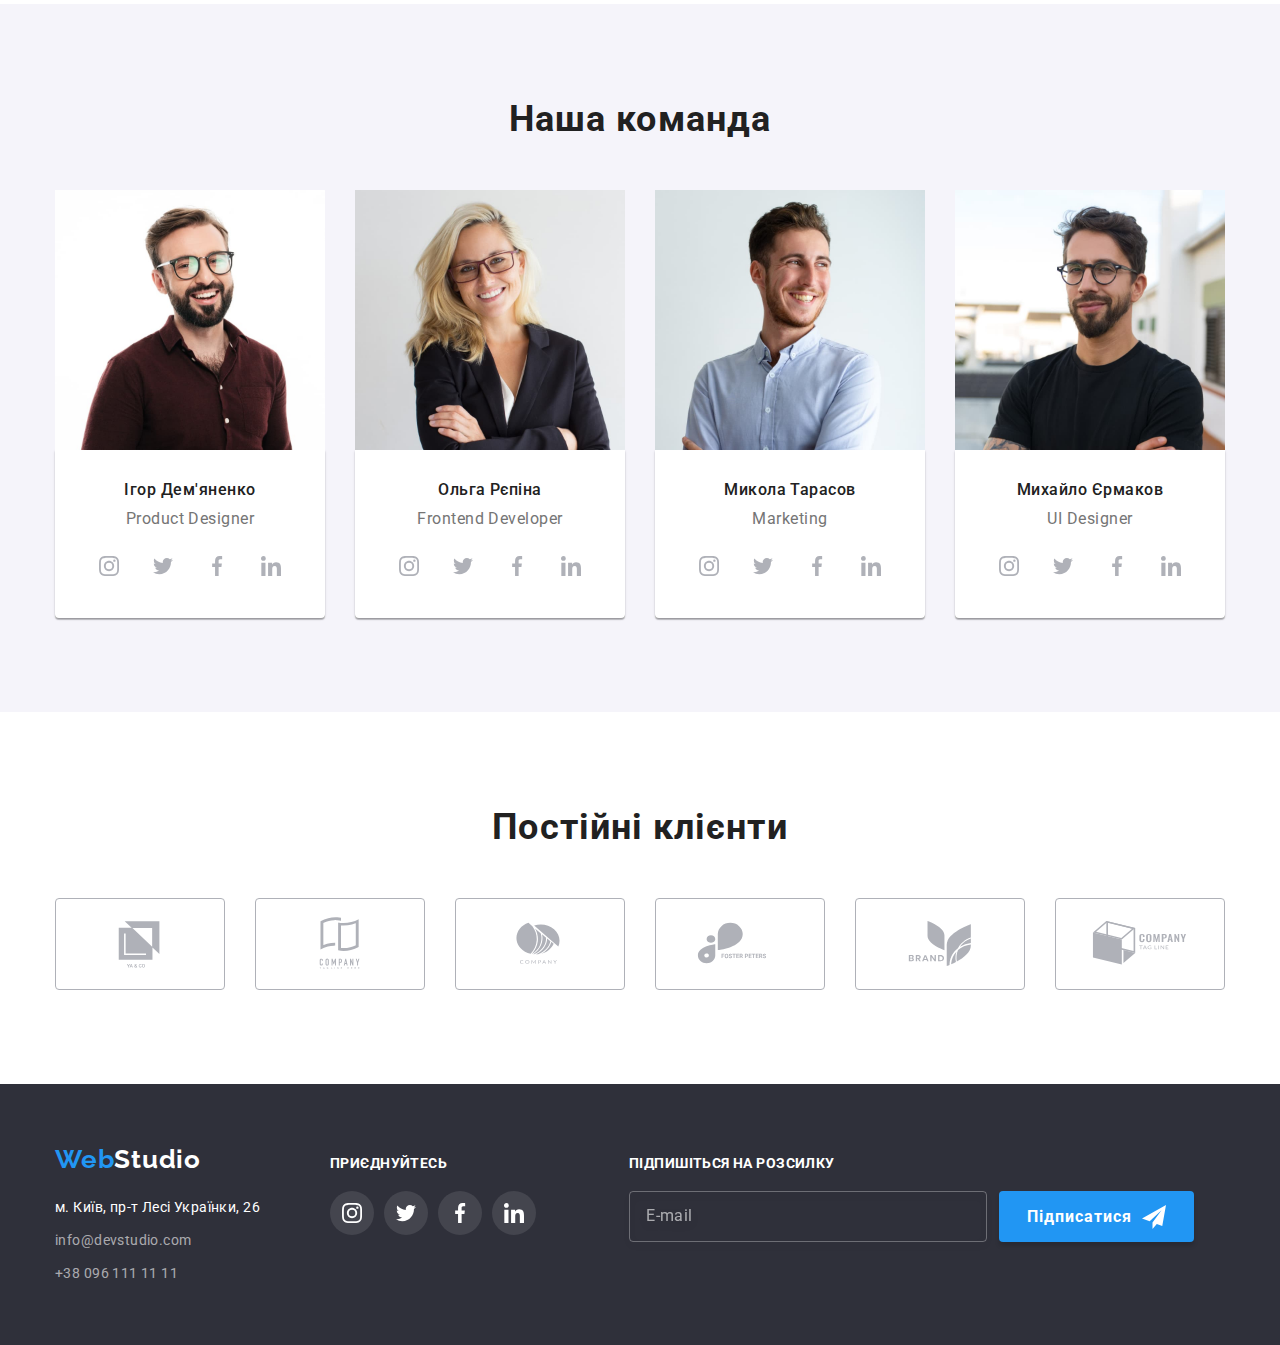
==== commit b1ab2b0c: "add" ====
--- a/index.html
+++ b/index.html
@@ -49,7 +49,7 @@
           </svg>info@devstudio.com</a>
            
         </li>
-        <li class="nav__item list-item-list">
+        <li class="nav__item nav__item--socials">
           <a class="nav__contacts nav__contacts--link link" href="tel:+380961111111">
             <svg class="nav__icon nav__icon--contacts" width="10" height="16">
               <use href="./images/icons.svg#Vector"></use>
--- a/css/styles.css
+++ b/css/styles.css
@@ -76,7 +76,7 @@
 
 /*Menu Nav*/
 
-/* .nav {
+ /* .nav {
   display: flex;
   align-items: center;
 }
@@ -158,11 +158,11 @@
 }
 .nav__icon--contacts {
   fill: currentColor;
-} */
+}  */
 
 /*logo*/
 
-/* .nav__logo {
+ /* .nav__logo {
     font-family: "Raleway", sans-serif;
     text-decoration: none;
     font-weight: 700;
@@ -178,7 +178,7 @@
   
   .link .current {
     color: var(--accent-txt-cl);
-  }
+  } */
 
   /*header*/
 
@@ -219,7 +219,7 @@
     height: 4px;
   
     border-radius: 2px;
-  }  */
+  }   */
 
 /*section Ефективні рішення для вашого бізнесу*/
 
@@ -290,8 +290,8 @@
   .btn:hover,
   .btn:focus {
     background-color: var(--secondary-accent-bg-cl);
-  }
- */
+  } */
+
 
 /*Наші особливості*/
 
@@ -459,9 +459,9 @@
   margin-top: 10px;
   margin-bottom: 16px;
   text-align: center;
-} */
-
-/* .socials {
+}
+
+.socials {
   display: flex;
   gap: 10px;
   padding: 0;
@@ -592,8 +592,8 @@
 }
 .footer__logo.active {
   color: var(--accent-txt-cl);
-} */
-/* .adress {
+} 
+ .adress {
   margin-top: 20px;
 }
 .adress__item {
@@ -634,7 +634,7 @@
 } */
 
 /*Form*/
-/* .form__nav {
+.form__nav {
   margin: 0;
   margin-bottom: 20px;
   font-weight: 700;
@@ -648,7 +648,13 @@
 
 
 .form__field {
+   position: absolute;
+  display: flex;
+  padding: 0;
+  margin: 0;
+
   gap: 12px;
+  text-decoration: none;
 }
 .form {
   width: 570px;
@@ -715,7 +721,7 @@
   
   fill: currentColor;
   margin-left: 10px;
-} */
+}
 
 /*Модальне вікно*/
 
@@ -735,9 +741,9 @@
 }
 .backdrop.is-hidden .modal {
   transform: translate(-50%, -50%) scale(0.9);
-} */
-
-/* .modal {
+}
+
+.modal {
   position: absolute;
   padding: 40px;
   top: 50%;
@@ -785,8 +791,8 @@
 .modal__icon:focus {
   color: var(--accent-txt-cl);
 }
-
  */
+
 
 /*Register form*/
 
@@ -811,7 +817,12 @@
 .register__form--field {
   position: relative;
   display: block;
-}
+  margin-bottom: 10px;
+
+  
+}
+
+
 .register__form--label {
   display: block;
   font-family: inherit;
@@ -819,11 +830,13 @@
   font-weight: 400;
   font-size: 12px;
   line-height: calc(14 / 12);
-
   letter-spacing: 0.01em;
 
   color: var(--light-txt-cl);
-}
+
+}
+
+
 
 .register__form--input {
   width: 100%;
@@ -853,6 +866,7 @@
   fill: var(--accent-txt-cl);
 }
 
+
 .register__form--heading {
   display: block;
   font-weight: 400;
@@ -873,6 +887,14 @@
   outline: transparent;
   border: 1px solid rgba(33, 33, 33, 0.2);
   border-radius: 4px;
+  
+
+  transition: border var(--animation);
+}
+
+.register__form--message:focus {
+  border: 1px solid #2196f3;
+  border-radius: 4px;
 }
 .register__form--message::placeholder {
   font-weight: 400;
@@ -881,7 +903,9 @@
   letter-spacing: 0.01em;
 
   color: rgba(117, 117, 117, 0.5);
-}
+
+}
+
 
 .register__form--agreement {
   display: flex;
